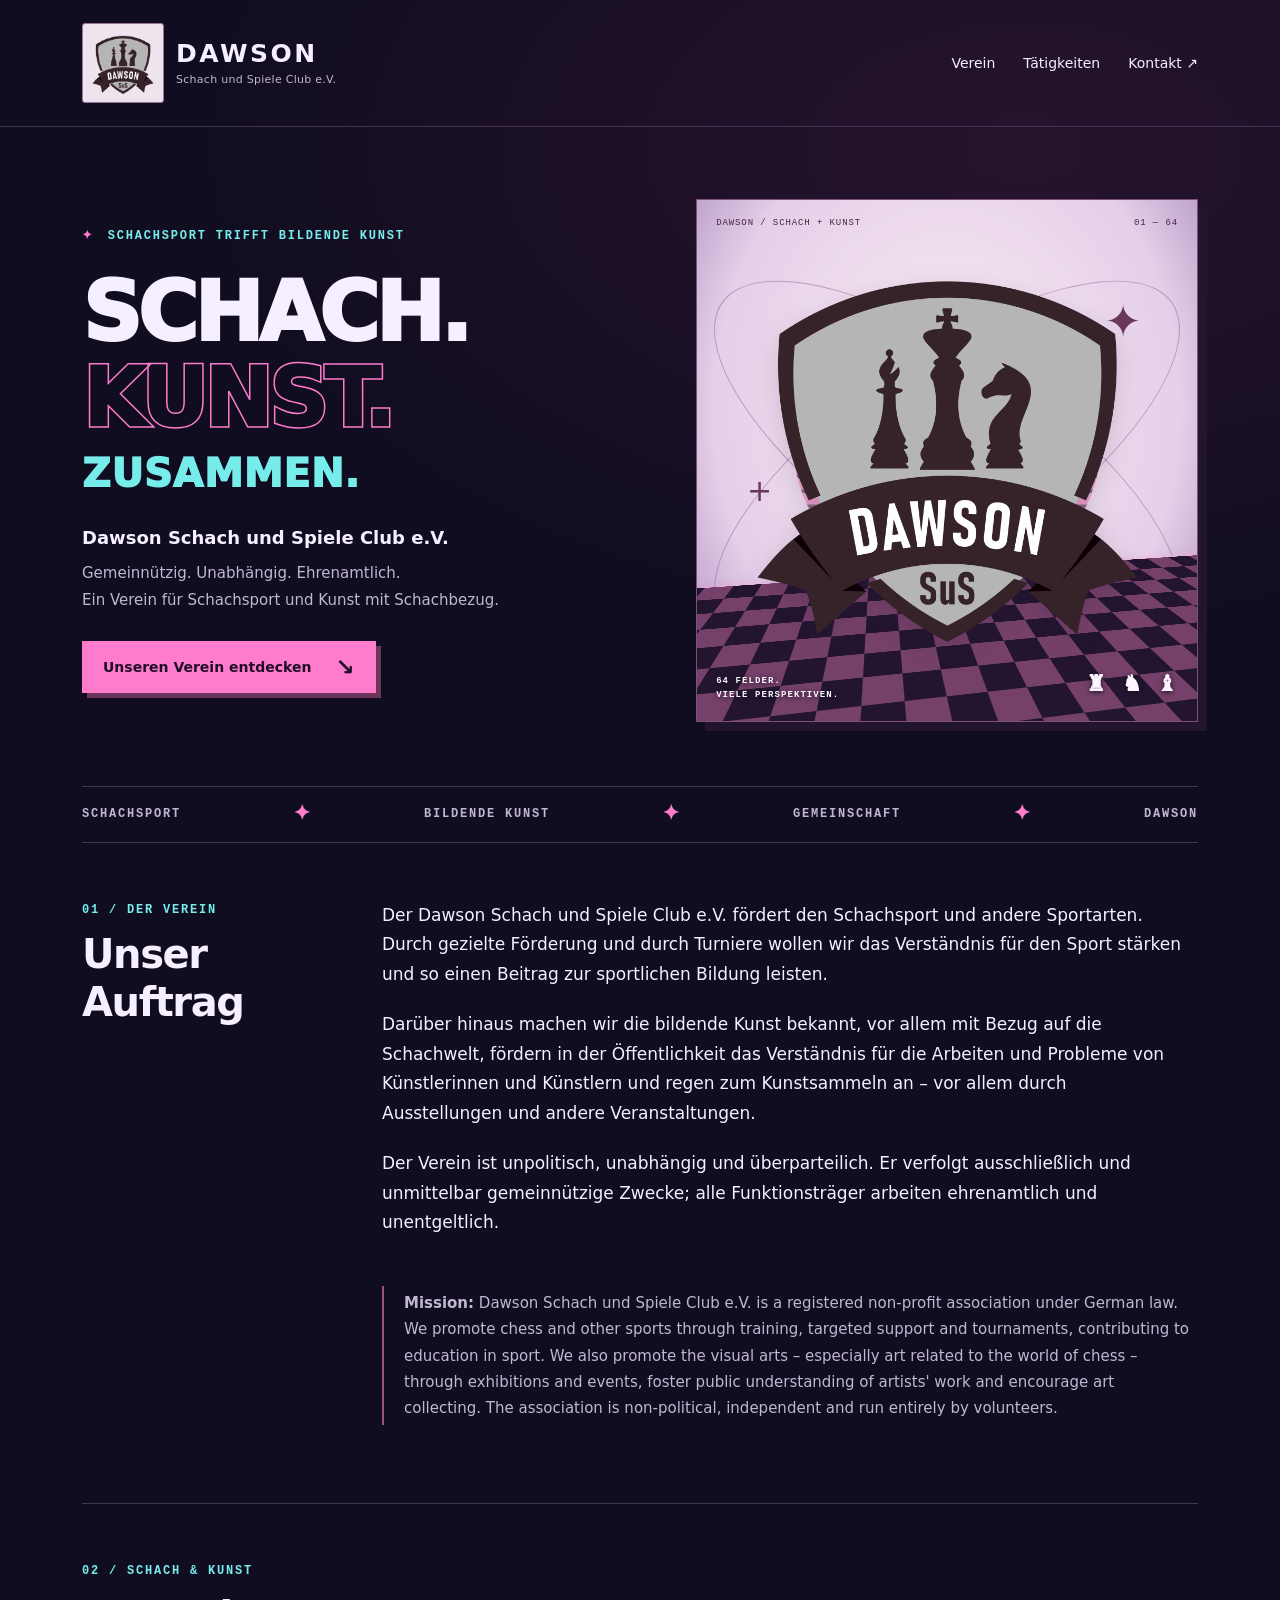
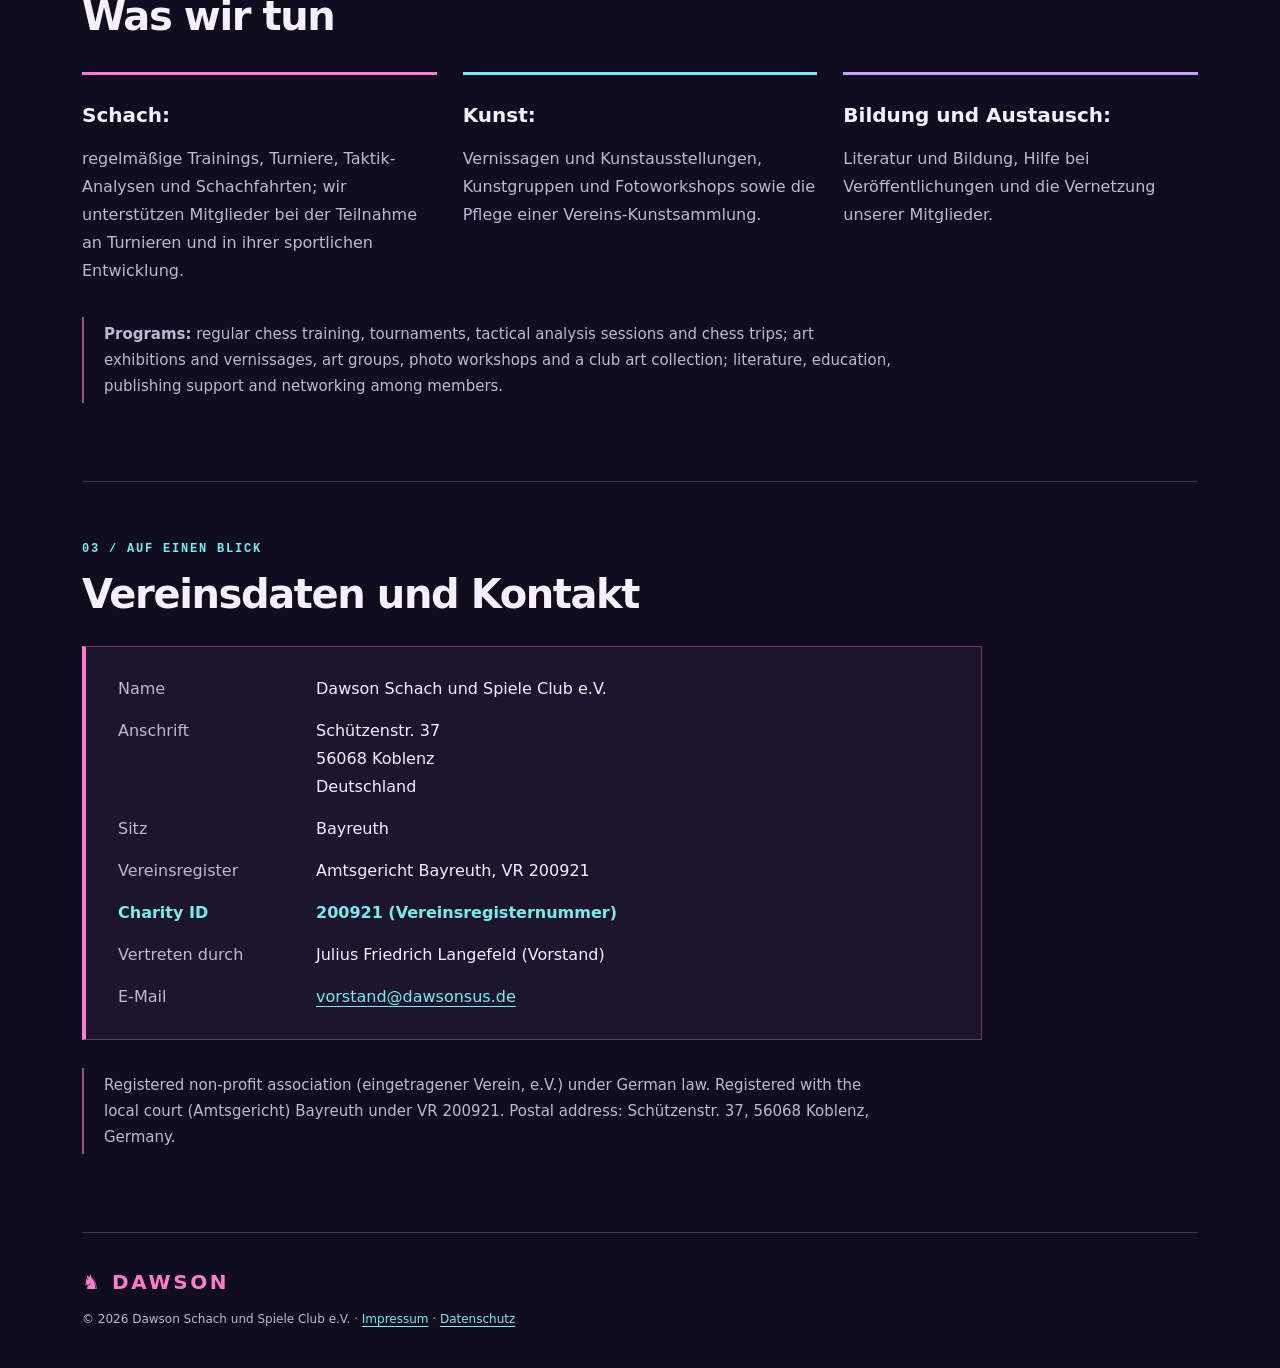
==== index.html @ 1b058596 "Design: originales Vereinslogo prominent auf allen Seiten einbauen" ====
<!doctype html>
<html lang="de">
<head>
<meta charset="utf-8">
<meta name="viewport" content="width=device-width,initial-scale=1">
<title>Dawson Schach und Spiele Club e.V.</title>
<meta name="description" content="Dawson Schach und Spiele Club e.V. – gemeinnütziger Verein für Schach und Gesellschaftsspiele mit Sitz in Bayreuth.">
<link rel="stylesheet" href="style.css">
</head>
<body>
<a class="skip-link" href="#inhalt">Zum Inhalt</a>
<header class="site-header"><div class="wrap masthead">
  <a class="brand" href="index.html" aria-label="Dawson – Startseite"><img class="brand-logo" src="assets/dawson-logo.png" width="873" height="849" alt=""><span>DAWSON<span class="brand-small">Schach und Spiele Club e.V.</span></span></a>
  <nav aria-label="Hauptnavigation"><a href="#verein">Verein</a><a href="#angebot">Tätigkeiten</a><a href="#kontakt">Kontakt <span aria-hidden="true">↗</span></a></nav>
</div></header>

<main id="inhalt" class="wrap">
<section class="hero" aria-labelledby="hero-title">
  <div class="hero-copy">
    <p class="eyebrow"><span aria-hidden="true">✦</span> Schachsport trifft bildende Kunst</p>
    <h1 id="hero-title"><span>SCHACH.</span><span class="outline">KUNST.</span><span class="hero-together">ZUSAMMEN.</span></h1>
    <p class="hero-intro">Dawson Schach und Spiele Club e.V.</p>
    <p class="hero-detail">Gemeinnützig. Unabhängig. Ehrenamtlich.<br>Ein Verein für Schachsport und Kunst mit Schachbezug.</p>
    <a class="button" href="#verein">Unseren Verein entdecken <span aria-hidden="true">↘</span></a>
  </div>
  <div class="chess-art logo-art">
    <div class="art-caption" aria-hidden="true"><span>DAWSON / SCHACH + KUNST</span><span>01 — 64</span></div>
    <div class="sun" aria-hidden="true"></div><div class="orbit orbit-one" aria-hidden="true"></div><div class="orbit orbit-two" aria-hidden="true"></div>
    <div class="retro-board" aria-hidden="true"></div>
    <img class="hero-logo" src="assets/dawson-logo.png" width="873" height="849" alt="Vereinslogo des Dawson Schach und Spiele Club: Wappen mit Läufer, König und Springer sowie dem Schriftzug Dawson SuS." fetchpriority="high">
    <span class="art-star star-one" aria-hidden="true">✦</span><span class="art-star star-two" aria-hidden="true">+</span>
    <div class="art-bottom" aria-hidden="true"><span>64 FELDER.<br>VIELE PERSPEKTIVEN.</span><span>♜ ♞ ♝</span></div>
  </div>
</section>
<div class="ribbon" aria-hidden="true"><span>SCHACHSPORT</span><b>✦</b><span>BILDENDE KUNST</span><b>✦</b><span>GEMEINSCHAFT</span><b>✦</b><span>DAWSON</span></div>

<section id="verein" class="content-section mission">
  <p class="section-label">01 / Der Verein</p>
  <h2>Unser Auftrag</h2>
  <p>Der Dawson Schach und Spiele Club e.V. fördert den Schachsport und andere Sportarten. Durch gezielte
  Förderung und durch Turniere wollen wir das Verständnis für den Sport stärken und so einen Beitrag zur
  sportlichen Bildung leisten.</p>
  <p>Darüber hinaus machen wir die bildende Kunst bekannt, vor allem mit Bezug auf die Schachwelt, fördern in
  der Öffentlichkeit das Verständnis für die Arbeiten und Probleme von Künstlerinnen und Künstlern und regen
  zum Kunstsammeln an – vor allem durch Ausstellungen und andere Veranstaltungen.</p>
  <p>Der Verein ist unpolitisch, unabhängig und überparteilich. Er verfolgt ausschließlich und unmittelbar
  gemeinnützige Zwecke; alle Funktionsträger arbeiten ehrenamtlich und unentgeltlich.</p>
  <p class="en" lang="en"><strong>Mission:</strong> Dawson Schach und Spiele Club e.V. is a registered
  non-profit association under German law. We promote chess and other sports through training, targeted
  support and tournaments, contributing to education in sport. We also promote the visual arts – especially
  art related to the world of chess – through exhibitions and events, foster public understanding of artists'
  work and encourage art collecting. The association is non-political, independent and run entirely by
  volunteers.</p>
</section>

<section id="angebot" class="content-section programs">
  <p class="section-label">02 / Schach &amp; Kunst</p>
  <h2>Was wir tun</h2>
  <ul>
    <li><strong>Schach:</strong> regelmäßige Trainings, Turniere, Taktik-Analysen und Schachfahrten; wir
    unterstützen Mitglieder bei der Teilnahme an Turnieren und in ihrer sportlichen Entwicklung.</li>
    <li><strong>Kunst:</strong> Vernissagen und Kunstausstellungen, Kunstgruppen und Fotoworkshops sowie die
    Pflege einer Vereins-Kunstsammlung.</li>
    <li><strong>Bildung und Austausch:</strong> Literatur und Bildung, Hilfe bei Veröffentlichungen und die
    Vernetzung unserer Mitglieder.</li>
  </ul>
  <p class="en" lang="en"><strong>Programs:</strong> regular chess training, tournaments, tactical analysis
  sessions and chess trips; art exhibitions and vernissages, art groups, photo workshops and a club art
  collection; literature, education, publishing support and networking among members.</p>
</section>

<section id="kontakt" class="content-section contact">
  <p class="section-label">03 / Auf einen Blick</p>
  <h2>Vereinsdaten und Kontakt</h2>
  <div class="card">
  <dl>
    <dt>Name</dt><dd>Dawson Schach und Spiele Club e.V.</dd>
    <dt>Anschrift</dt><dd>Schützenstr. 37<br>56068 Koblenz<br>Deutschland</dd>
    <dt>Sitz</dt><dd>Bayreuth</dd>
    <dt>Vereinsregister</dt><dd>Amtsgericht Bayreuth, VR 200921</dd>
    <dt>Charity ID</dt><dd>200921 (Vereinsregisternummer)</dd>
    <dt>Vertreten durch</dt><dd>Julius Friedrich Langefeld (Vorstand)</dd>
    <dt>E-Mail</dt><dd><a href="mailto:vorstand@dawsonsus.de">vorstand@dawsonsus.de</a></dd>
  </dl>
  </div>
  <p class="en" lang="en">Registered non-profit association (eingetragener Verein, e.V.) under German law.
  Registered with the local court (Amtsgericht) Bayreuth under VR 200921. Postal address: Schützenstr. 37, 56068 Koblenz, Germany.</p>
</section>
</main>

<footer><div class="wrap"><span class="footer-brand">♞ DAWSON</span><p>© 2026 Dawson Schach und Spiele Club e.V. · <a href="impressum.html">Impressum</a> · <a href="datenschutz.html">Datenschutz</a></p></div></footer>
</body>
</html>
---- style.css ----
:root {
  color-scheme: dark;
  --bg: #100d20;
  --fg: #f5efff;
  --muted: #c1b6d3;
  --pink: #ff7bcb;
  --cyan: #77edeb;
  --line: #443450;
  --card: #1c152d;
}
* { box-sizing: border-box; }
html { scroll-behavior: smooth; scroll-padding-top: 24px; }
body { margin: 0; background: var(--bg); color: var(--fg); font: 17px/1.75 system-ui, -apple-system, "Segoe UI", sans-serif; }
body::before { content: ""; position: absolute; top: 0; left: 0; width: 100%; height: 740px; pointer-events: none; z-index: -1; background: radial-gradient(ellipse at 80% 20%, #54204b55, transparent 60%); }
.wrap { width: min(1180px, 100%); margin-inline: auto; padding-inline: 32px; }
a { color: var(--cyan); text-underline-offset: .22em; }
a:hover { color: var(--pink); }
a:focus-visible { outline: 3px solid var(--cyan); outline-offset: 6px; }
.skip-link { position: absolute; left: 16px; top: -100px; z-index: 10; background: var(--fg); color: var(--bg); padding: 8px 16px; }
.skip-link:focus { top: 12px; }
.site-header { border-bottom: 1px solid var(--line); }
.masthead { display: flex; align-items: center; justify-content: space-between; gap: 24px; padding-block: 23px; }
.brand { display: flex; gap: 12px; align-items: center; color: var(--fg); text-decoration: none; font-size: 25px; line-height: 1.1; font-weight: 900; letter-spacing: .1em; }
.brand-small { display: block; color: var(--muted); font-size: 11px; font-weight: 500; letter-spacing: .025em; margin-top: 7px; }
nav { display: flex; flex-wrap: wrap; gap: 12px 28px; }
nav a { color: var(--fg); font-size: 14px; text-decoration: none; padding-block: 6px; }
nav a:hover { text-decoration: underline; }
.hero { display: grid; grid-template-columns: 1.14fr 1fr; align-items: center; gap: 42px; padding-block: 72px 64px; }
.eyebrow, .section-label { color: var(--cyan); text-transform: uppercase; letter-spacing: .15em; font: 700 12px/1.6 ui-monospace, monospace; }
.eyebrow { margin: 0 0 24px; }
.eyebrow span { color: var(--pink); margin-right: 5px; }
h1 { line-height: 1.04; letter-spacing: -.045em; }
.hero h1 { margin: 0; font-size: clamp(48px, 6.5vw, 82px); font-weight: 950; }
.hero h1 > span { display: block; }
.outline { color: var(--pink); -webkit-text-stroke: 1.5px var(--pink); }
@supports (-webkit-text-stroke: 1px white) { .outline { color: transparent; } }
.hero h1 .hero-together { margin-top: 12px; color: var(--cyan); font-size: .48em; letter-spacing: .015em; }
.hero-intro { font-size: 18px; font-weight: 700; margin: 28px 0 7px; }
.hero-detail { color: var(--muted); font-size: 15px; margin: 0 0 28px; }
.button { display: inline-flex; align-items: center; gap: 24px; padding: 13px 20px; border: 1px solid var(--pink); background: var(--pink); color: #200e28; box-shadow: 5px 5px 0 #6b355c; font-size: 14px; font-weight: 750; text-decoration: none; }
.button:hover { background: var(--cyan); color: #100d20; border-color: var(--cyan); }
.button span { font-size: 23px; line-height: 1; }
.chess-art { position: relative; aspect-ratio: .96; isolation: isolate; overflow: hidden; border: 1px solid #805177; background: radial-gradient(ellipse at 50% 30%, #623064 0%, #271438 50%, #171124 85%); box-shadow: 9px 9px 0 #21162e; }
.art-caption { position: absolute; z-index: 3; top: 17px; left: 19px; right: 19px; display: flex; justify-content: space-between; gap: 10px; font: 9px/1.4 ui-monospace, monospace; letter-spacing: .1em; color: #e8c5e6; }
.sun { position: absolute; top: 16%; left: 19%; width: 62%; aspect-ratio: 1; border-radius: 50%; background: repeating-linear-gradient(to bottom, transparent 0 11px, #35132c 12px 15px), linear-gradient(#ffd391, #ff8caf 48%, #d146ac); box-shadow: 0 0 55px #ff6dbc40; }
.orbit { position: absolute; width: 110%; height: 40%; left: -5%; top: 30%; border: 1px solid #ed95e46b; border-radius: 50%; transform: rotate(-35deg); }
.orbit-two { transform: rotate(35deg); }
.retro-board { position: absolute; bottom: -29%; left: -48%; width: 196%; height: 81%; transform: perspective(330px) rotateX(51deg) rotateZ(-9deg); background: repeating-conic-gradient(#75416a 0% 25%, #23152f 0% 50%) 0 0 / 74px 74px; border: 1px solid #ffb2e3; box-shadow: 0 0 30px #ff7bcb44; }
.art-star { position: absolute; color: var(--cyan); line-height: 1; }
.star-one { top: 19%; right: 11%; font-size: 45px; }
.star-two { left: 10%; top: 53%; font-size: 30px; }
.art-bottom { position: absolute; z-index: 3; bottom: 18px; left: 19px; right: 19px; display: flex; justify-content: space-between; align-items: end; font: 700 9px/1.6 ui-monospace, monospace; letter-spacing: .12em; text-shadow: 0 1px 5px #100d20; }
.art-bottom > span:last-child { font-size: 22px; }
.ribbon { display: flex; flex-wrap: wrap; justify-content: space-between; align-items: center; gap: 12px 20px; padding: 17px 0; border-block: 1px solid var(--line); color: var(--muted); font: 700 12px/1.5 ui-monospace, monospace; letter-spacing: .15em; }
.ribbon b { color: var(--pink); font-size: 21px; line-height: 1; }
.content-section { position: relative; padding-block: 58px; border-bottom: 1px solid var(--line); }
.section-label { margin: 0 0 10px; }
h2 { margin: 0 0 24px; font-size: clamp(28px, 3.5vw, 40px); line-height: 1.2; letter-spacing: -.035em; }
.content-section > p:not(.section-label) { max-width: 810px; }
p { margin: 0 0 20px; }
.en { color: var(--muted); font-size: 15px; border-left: 2px solid #9c5384; padding: 4px 0 4px 20px; margin-top: 28px; }
.programs ul { padding: 0; margin: 32px 0; list-style: none; display: grid; grid-template-columns: repeat(3, minmax(0, 1fr)); gap: 26px; counter-reset: program; }
.programs li { border-top: 3px solid var(--pink); padding-top: 23px; color: var(--muted); font-size: 16px; }
.programs li:nth-child(2) { border-color: var(--cyan); }
.programs li:nth-child(3) { border-color: #c3a1ff; }
.programs li strong { display: block; color: var(--fg); font-size: 20px; margin-bottom: 12px; }
.card { background: var(--card); border: 1px solid #67405f; border-left: 4px solid var(--pink); padding: 28px 32px; margin-block: 28px; max-width: 900px; }
dl { display: grid; grid-template-columns: 170px minmax(0, 1fr); gap: 14px 28px; margin: 0; font-size: 16px; }
dt { color: var(--muted); }
dd { margin: 0; overflow-wrap: anywhere; }
dt:nth-of-type(5), dd:nth-of-type(5) { color: var(--cyan); font-weight: 750; }
footer { padding-block: 32px 38px; color: var(--muted); font-size: 12px; }
.footer-brand { display: block; color: var(--pink); font-size: 20px; font-weight: 850; letter-spacing: .13em; margin-bottom: 9px; }
footer p { margin: 0; }
.legal-page header { padding-block: 36px 26px; border-bottom: 1px solid var(--line); }
.legal-page header h1 { font-size: clamp(30px, 6vw, 54px); margin: 0 0 20px; overflow-wrap: anywhere; }
.legal-page main { padding-top: 32px; padding-bottom: 30px; }
.legal-page main h2 { color: var(--pink); font-size: 23px; margin-top: 32px; }
.legal-page main p { max-width: 850px; overflow-wrap: anywhere; }
.legal-page footer { border-top: 1px solid var(--line); }
@media (min-width: 1000px) {
  .mission { display: grid; grid-template-columns: 250px minmax(0, 1fr); column-gap: 50px; }
  .mission .section-label { grid-column: 1; }
  .mission h2 { grid-column: 1; grid-row: 2 / span 2; max-width: 210px; }
  .mission > p:not(.section-label) { grid-column: 2; }
  .mission > p:nth-of-type(2) { grid-row: 1 / span 2; }
}
@media (max-width: 760px) {
  .wrap { padding-inline: 24px; }
  .masthead { align-items: flex-start; gap: 18px; }
  .masthead nav { gap: 5px 16px; justify-content: end; }
  .hero { gap: 28px; padding-block: 45px; }
  .hero h1 { font-size: clamp(43px, 7.5vw, 60px); }
  .eyebrow { font-size: 10px; }
  .hero-intro { font-size: 16px; }
  .hero-detail { font-size: 14px; }
  .button { font-size: 12px; padding: 12px; gap: 12px; }
  .programs ul { grid-template-columns: 1fr; gap: 26px; }
  .programs li { padding-top: 16px; }
  .programs li strong { margin-bottom: 7px; }
  .ribbon { font-size: 10px; letter-spacing: .06em; gap: 10px; }
  .ribbon b:last-of-type, .ribbon span:last-child { display: none; }
  .art-caption { font-size: 7px; left: 12px; right: 12px; }
  .art-bottom { font-size: 7px; left: 12px; right: 12px; }
}
@media (max-width: 580px) {
  .wrap { padding-inline: 16px; }
  .masthead { flex-direction: column; padding-block: 18px 13px; gap: 14px; }
  .masthead nav { justify-content: start; gap: 26px; }
  .brand { font-size: 23px; }
  .hero { grid-template-columns: 1fr; padding-block: 35px 36px; gap: 32px; }
  .hero h1 { font-size: clamp(48px, 13vw, 74px); }
  .eyebrow { font-size: 10px; margin-bottom: 22px; }
  .hero-intro { font-size: 17px; margin-top: 25px; }
  .hero-detail { font-size: 15px; }
  .button { padding: 12px 16px; font-size: 14px; gap: 22px; }
  .chess-art { max-width: 430px; width: calc(100% - 9px); aspect-ratio: 1.1; }
  .art-caption { font-size: 8px; }
  .art-bottom { font-size: 8px; }
  .content-section { padding-block: 40px; }
  .ribbon { font-size: 9px; gap: 7px; }
  .ribbon b { font-size: 16px; }
  .card { padding: 20px 18px; }
  dl { grid-template-columns: 1fr; gap: 3px; }
  dt:not(:first-child) { margin-top: 13px; }
  .en { padding-left: 14px; }
}
@media (prefers-reduced-motion: reduce) { html { scroll-behavior: auto; } }
@media print {
  :root { --bg: white; --fg: #111; --muted: #333; --pink: #70255b; --cyan: #165254; --line: #aaa; --card: white; }
  .chess-art, .ribbon, .button, .skip-link { display: none; }
  .hero { display: block; padding-block: 20px; }
  .outline { color: var(--pink); -webkit-text-stroke: 0; }
  .content-section { padding-block: 20px; }
}

/* Das Vereinswappen bleibt unverändert; die Bühne trägt den Retro-Look. */
.brand-logo { width: 82px; height: auto; flex: 0 0 auto; padding: 3px; background: #eee4ed; border: 1px solid #9b7597; border-radius: 3px; }
.logo-art { background: radial-gradient(ellipse at 50% 40%, #faeff2 0%, #e5cfe9 66%, #a281b6 100%); }
.logo-art .art-caption { color: #46263f; }
.logo-art .sun { opacity: .55; box-shadow: none; }
.logo-art .orbit { border-color: #854c8f70; }
.logo-art .art-star { color: #69385c; }
.hero-logo { position: absolute; z-index: 2; top: 5%; left: 0; width: 100%; height: 86%; object-fit: contain; filter: drop-shadow(0 8px 12px #27143828); }
.logo-art .art-bottom { color: #fff4ff; }
.legal-page header .brand { width: fit-content; margin-bottom: 28px; }
@media (max-width: 760px) { .brand-logo { width: 70px; } }
@media (max-width: 580px) {
  .brand-logo { width: 66px; }
  .hero .logo-art { order: -1; max-width: 430px; }
}
@media print { .brand-logo { width: 60px; } }
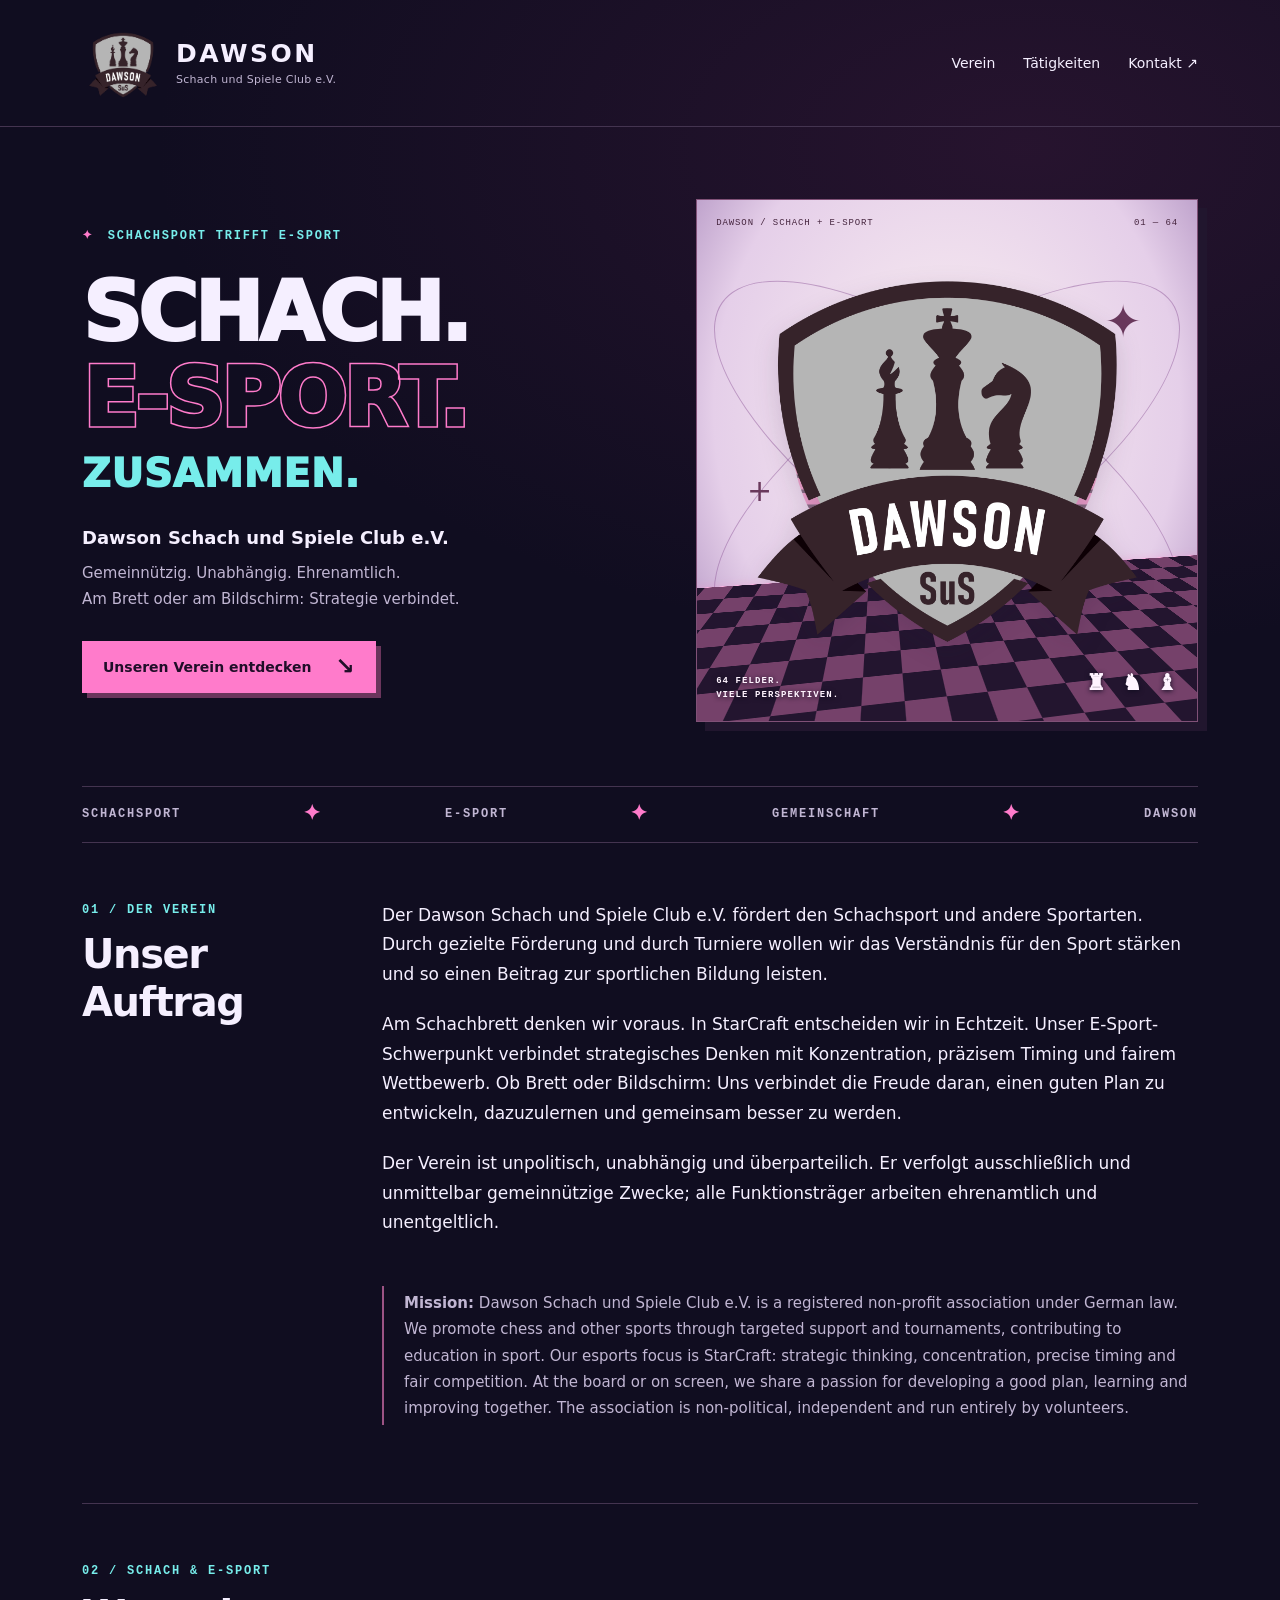
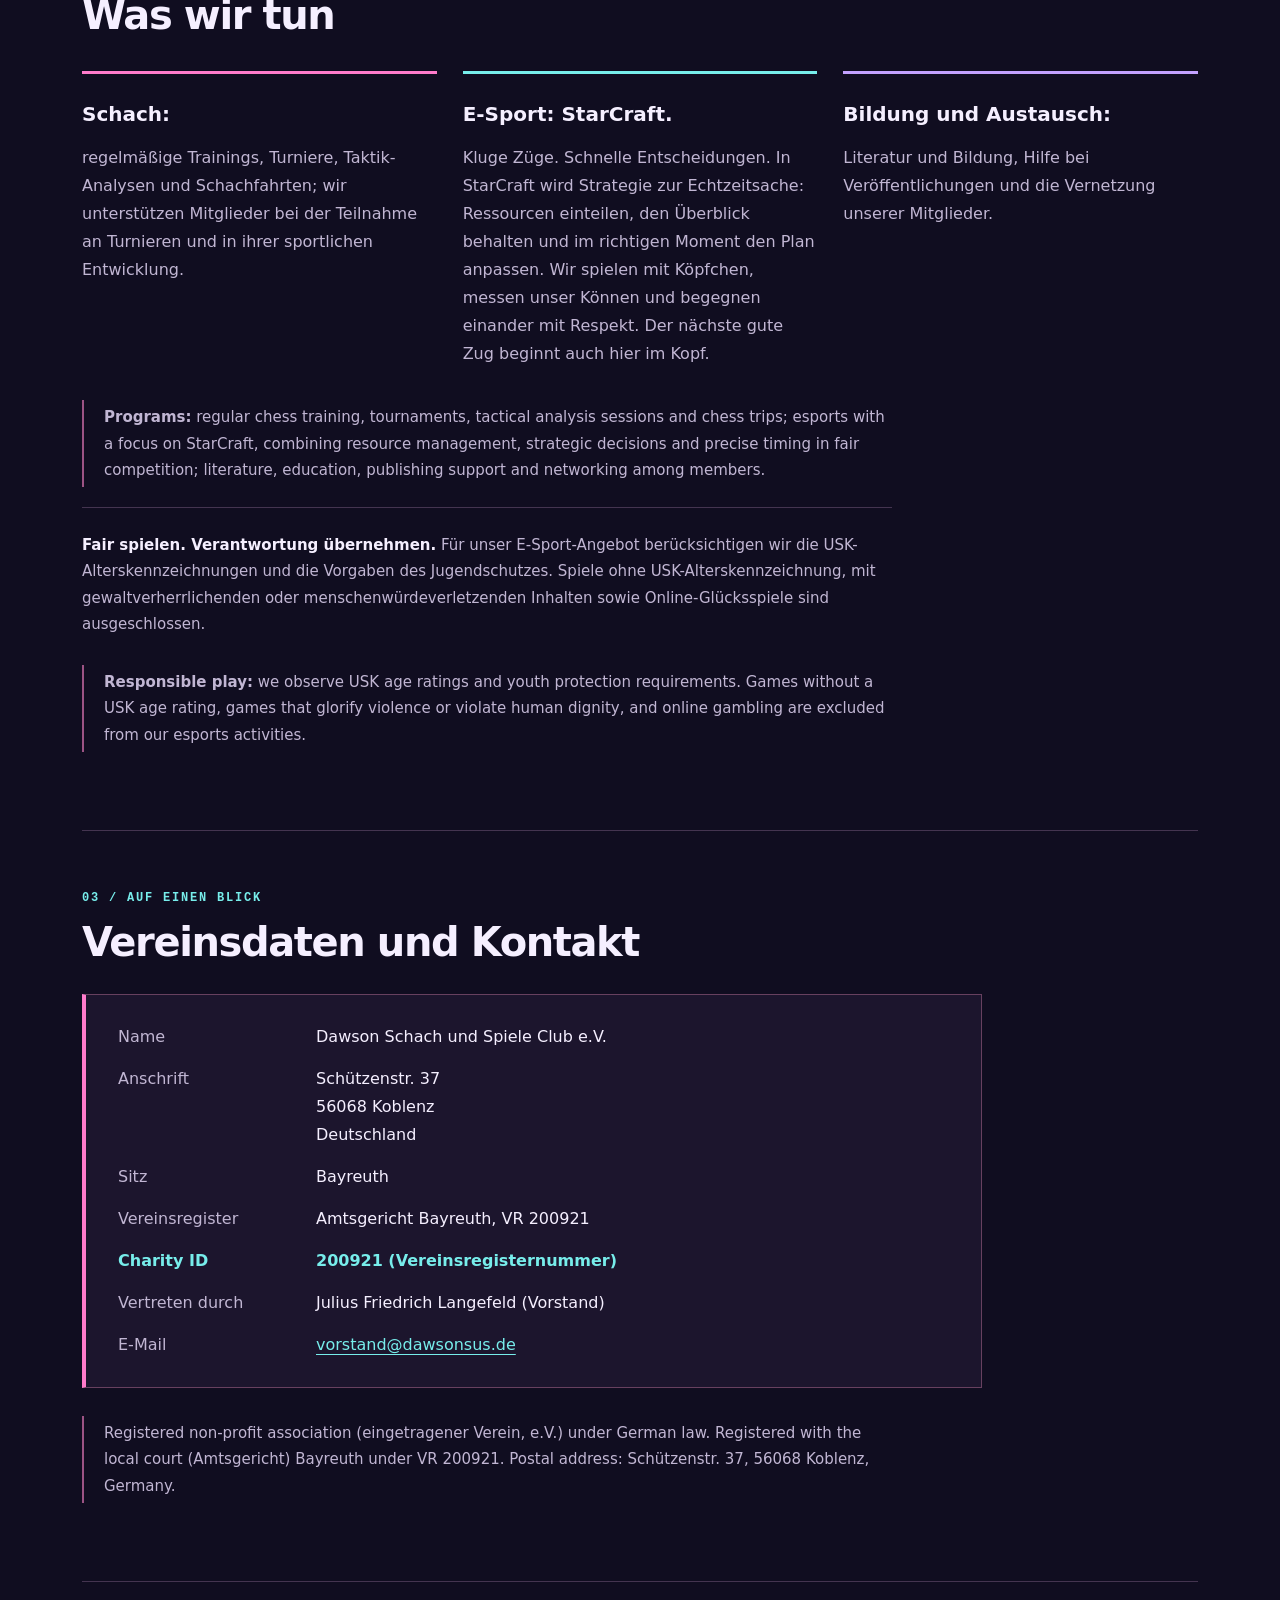
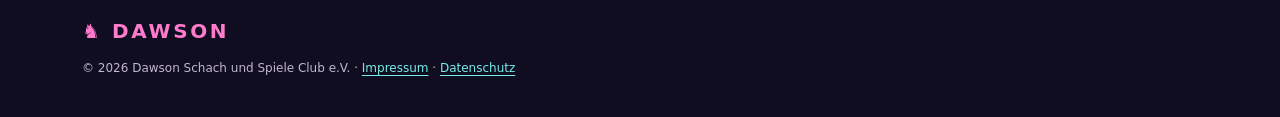
==== commit e9543e6b: "Inhalt: StarCraft-E-Sport statt Kunst und Logo ohne Hintergrundfläche" ====
--- a/index.html
+++ b/index.html
@@ -4,35 +4,35 @@
 <meta charset="utf-8">
 <meta name="viewport" content="width=device-width,initial-scale=1">
 <title>Dawson Schach und Spiele Club e.V.</title>
-<meta name="description" content="Dawson Schach und Spiele Club e.V. – gemeinnütziger Verein für Schach und Gesellschaftsspiele mit Sitz in Bayreuth.">
-<link rel="stylesheet" href="style.css">
+<meta name="description" content="Dawson Schach und Spiele Club e.V. – gemeinnütziger Verein für Schachsport und E-Sport mit Schwerpunkt StarCraft. Sitz Bayreuth.">
+<link rel="stylesheet" href="style.css?v=d413eb3e1999">
 </head>
 <body>
 <a class="skip-link" href="#inhalt">Zum Inhalt</a>
 <header class="site-header"><div class="wrap masthead">
-  <a class="brand" href="index.html" aria-label="Dawson – Startseite"><img class="brand-logo" src="assets/dawson-logo.png" width="873" height="849" alt=""><span>DAWSON<span class="brand-small">Schach und Spiele Club e.V.</span></span></a>
+  <a class="brand" href="index.html" aria-label="Dawson – Startseite"><img class="brand-logo" src="assets/dawson-logo.png" width="82" height="80" alt=""><span>DAWSON<span class="brand-small">Schach und Spiele Club e.V.</span></span></a>
   <nav aria-label="Hauptnavigation"><a href="#verein">Verein</a><a href="#angebot">Tätigkeiten</a><a href="#kontakt">Kontakt <span aria-hidden="true">↗</span></a></nav>
 </div></header>
 
 <main id="inhalt" class="wrap">
 <section class="hero" aria-labelledby="hero-title">
   <div class="hero-copy">
-    <p class="eyebrow"><span aria-hidden="true">✦</span> Schachsport trifft bildende Kunst</p>
-    <h1 id="hero-title"><span>SCHACH.</span><span class="outline">KUNST.</span><span class="hero-together">ZUSAMMEN.</span></h1>
+    <p class="eyebrow"><span aria-hidden="true">✦</span> Schachsport trifft E-Sport</p>
+    <h1 id="hero-title"><span>SCHACH.</span><span class="outline">E-SPORT.</span><span class="hero-together">ZUSAMMEN.</span></h1>
     <p class="hero-intro">Dawson Schach und Spiele Club e.V.</p>
-    <p class="hero-detail">Gemeinnützig. Unabhängig. Ehrenamtlich.<br>Ein Verein für Schachsport und Kunst mit Schachbezug.</p>
+    <p class="hero-detail">Gemeinnützig. Unabhängig. Ehrenamtlich.<br>Am Brett oder am Bildschirm: Strategie verbindet.</p>
     <a class="button" href="#verein">Unseren Verein entdecken <span aria-hidden="true">↘</span></a>
   </div>
   <div class="chess-art logo-art">
-    <div class="art-caption" aria-hidden="true"><span>DAWSON / SCHACH + KUNST</span><span>01 — 64</span></div>
+    <div class="art-caption" aria-hidden="true"><span>DAWSON / SCHACH + E-SPORT</span><span>01 — 64</span></div>
     <div class="sun" aria-hidden="true"></div><div class="orbit orbit-one" aria-hidden="true"></div><div class="orbit orbit-two" aria-hidden="true"></div>
     <div class="retro-board" aria-hidden="true"></div>
-    <img class="hero-logo" src="assets/dawson-logo.png" width="873" height="849" alt="Vereinslogo des Dawson Schach und Spiele Club: Wappen mit Läufer, König und Springer sowie dem Schriftzug Dawson SuS." fetchpriority="high">
+    <img class="hero-logo" src="assets/dawson-logo.png" width="480" height="467" alt="Vereinslogo des Dawson Schach und Spiele Club: Wappen mit Läufer, König und Springer sowie dem Schriftzug Dawson SuS." fetchpriority="high">
     <span class="art-star star-one" aria-hidden="true">✦</span><span class="art-star star-two" aria-hidden="true">+</span>
     <div class="art-bottom" aria-hidden="true"><span>64 FELDER.<br>VIELE PERSPEKTIVEN.</span><span>♜ ♞ ♝</span></div>
   </div>
 </section>
-<div class="ribbon" aria-hidden="true"><span>SCHACHSPORT</span><b>✦</b><span>BILDENDE KUNST</span><b>✦</b><span>GEMEINSCHAFT</span><b>✦</b><span>DAWSON</span></div>
+<div class="ribbon" aria-hidden="true"><span>SCHACHSPORT</span><b>✦</b><span>E-SPORT</span><b>✦</b><span>GEMEINSCHAFT</span><b>✦</b><span>DAWSON</span></div>
 
 <section id="verein" class="content-section mission">
   <p class="section-label">01 / Der Verein</p>
@@ -40,33 +40,44 @@
   <p>Der Dawson Schach und Spiele Club e.V. fördert den Schachsport und andere Sportarten. Durch gezielte
   Förderung und durch Turniere wollen wir das Verständnis für den Sport stärken und so einen Beitrag zur
   sportlichen Bildung leisten.</p>
-  <p>Darüber hinaus machen wir die bildende Kunst bekannt, vor allem mit Bezug auf die Schachwelt, fördern in
-  der Öffentlichkeit das Verständnis für die Arbeiten und Probleme von Künstlerinnen und Künstlern und regen
-  zum Kunstsammeln an – vor allem durch Ausstellungen und andere Veranstaltungen.</p>
+  <p>Am Schachbrett denken wir voraus. In StarCraft entscheiden wir in Echtzeit.
+  Unser E-Sport-Schwerpunkt verbindet strategisches Denken mit Konzentration, präzisem Timing und
+  fairem Wettbewerb. Ob Brett oder Bildschirm: Uns verbindet die Freude daran, einen guten Plan zu
+  entwickeln, dazuzulernen und gemeinsam besser zu werden.</p>
   <p>Der Verein ist unpolitisch, unabhängig und überparteilich. Er verfolgt ausschließlich und unmittelbar
   gemeinnützige Zwecke; alle Funktionsträger arbeiten ehrenamtlich und unentgeltlich.</p>
   <p class="en" lang="en"><strong>Mission:</strong> Dawson Schach und Spiele Club e.V. is a registered
-  non-profit association under German law. We promote chess and other sports through training, targeted
-  support and tournaments, contributing to education in sport. We also promote the visual arts – especially
-  art related to the world of chess – through exhibitions and events, foster public understanding of artists'
-  work and encourage art collecting. The association is non-political, independent and run entirely by
-  volunteers.</p>
+  non-profit association under German law. We promote chess and other sports through targeted support
+  and tournaments, contributing to education in sport. Our esports focus is StarCraft: strategic thinking,
+  concentration, precise timing and fair competition. At the board or on screen, we share a passion for
+  developing a good plan, learning and improving together. The association is non-political, independent
+  and run entirely by volunteers.</p>
 </section>
 
 <section id="angebot" class="content-section programs">
-  <p class="section-label">02 / Schach &amp; Kunst</p>
+  <p class="section-label">02 / Schach &amp; E-Sport</p>
   <h2>Was wir tun</h2>
   <ul>
     <li><strong>Schach:</strong> regelmäßige Trainings, Turniere, Taktik-Analysen und Schachfahrten; wir
     unterstützen Mitglieder bei der Teilnahme an Turnieren und in ihrer sportlichen Entwicklung.</li>
-    <li><strong>Kunst:</strong> Vernissagen und Kunstausstellungen, Kunstgruppen und Fotoworkshops sowie die
-    Pflege einer Vereins-Kunstsammlung.</li>
+    <li><strong>E-Sport: StarCraft.</strong> Kluge Züge. Schnelle Entscheidungen.
+    In StarCraft wird Strategie zur Echtzeitsache: Ressourcen einteilen, den Überblick behalten und im
+    richtigen Moment den Plan anpassen. Wir spielen mit Köpfchen, messen unser Können und begegnen
+    einander mit Respekt. Der nächste gute Zug beginnt auch hier im Kopf.</li>
     <li><strong>Bildung und Austausch:</strong> Literatur und Bildung, Hilfe bei Veröffentlichungen und die
     Vernetzung unserer Mitglieder.</li>
   </ul>
   <p class="en" lang="en"><strong>Programs:</strong> regular chess training, tournaments, tactical analysis
-  sessions and chess trips; art exhibitions and vernissages, art groups, photo workshops and a club art
-  collection; literature, education, publishing support and networking among members.</p>
+  sessions and chess trips; esports with a focus on StarCraft, combining resource management, strategic
+  decisions and precise timing in fair competition; literature, education, publishing support and networking
+  among members.</p>
+  <p class="play-principles"><strong>Fair spielen. Verantwortung übernehmen.</strong> Für unser E-Sport-Angebot
+  berücksichtigen wir die USK-Alterskennzeichnungen und die Vorgaben des Jugendschutzes.
+  Spiele ohne USK-Alterskennzeichnung, mit gewaltverherrlichenden oder menschenwürdeverletzenden Inhalten
+  sowie Online-Glücksspiele sind ausgeschlossen.</p>
+  <p class="en" lang="en"><strong>Responsible play:</strong> we observe USK age ratings and youth protection
+  requirements. Games without a USK age rating, games that glorify violence or violate human dignity,
+  and online gambling are excluded from our esports activities.</p>
 </section>
 
 <section id="kontakt" class="content-section contact">
--- a/style.css
+++ b/style.css
@@ -25,7 +25,7 @@
 nav { display: flex; flex-wrap: wrap; gap: 12px 28px; }
 nav a { color: var(--fg); font-size: 14px; text-decoration: none; padding-block: 6px; }
 nav a:hover { text-decoration: underline; }
-.hero { display: grid; grid-template-columns: 1.14fr 1fr; align-items: center; gap: 42px; padding-block: 72px 64px; }
+.hero { display: grid; grid-template-columns: minmax(0, 1.14fr) minmax(0, 1fr); align-items: center; gap: 42px; padding-block: 72px 64px; }
 .eyebrow, .section-label { color: var(--cyan); text-transform: uppercase; letter-spacing: .15em; font: 700 12px/1.6 ui-monospace, monospace; }
 .eyebrow { margin: 0 0 24px; }
 .eyebrow span { color: var(--pink); margin-right: 5px; }
@@ -135,13 +135,13 @@
 }
 
 /* Das Vereinswappen bleibt unverändert; die Bühne trägt den Retro-Look. */
-.brand-logo { width: 82px; height: auto; flex: 0 0 auto; padding: 3px; background: #eee4ed; border: 1px solid #9b7597; border-radius: 3px; }
+.brand-logo { display: block; width: 82px; max-width: 82px; height: auto; object-fit: contain; transform: none; flex: 0 0 auto; padding: 0; background: transparent; border: 0; border-radius: 0; }
 .logo-art { background: radial-gradient(ellipse at 50% 40%, #faeff2 0%, #e5cfe9 66%, #a281b6 100%); }
 .logo-art .art-caption { color: #46263f; }
 .logo-art .sun { opacity: .55; box-shadow: none; }
 .logo-art .orbit { border-color: #854c8f70; }
 .logo-art .art-star { color: #69385c; }
-.hero-logo { position: absolute; z-index: 2; top: 5%; left: 0; width: 100%; height: 86%; object-fit: contain; filter: drop-shadow(0 8px 12px #27143828); }
+.hero-logo { display: block; max-width: 100%; transform: none; position: absolute; z-index: 2; top: 5%; left: 0; width: 100%; height: 86%; object-fit: contain; filter: drop-shadow(0 8px 12px #27143828); }
 .logo-art .art-bottom { color: #fff4ff; }
 .legal-page header .brand { width: fit-content; margin-bottom: 28px; }
 @media (max-width: 760px) { .brand-logo { width: 70px; } }
@@ -150,3 +150,6 @@
   .hero .logo-art { order: -1; max-width: 430px; }
 }
 @media print { .brand-logo { width: 60px; } }
+
+.play-principles { border-top: 1px solid var(--line); padding-top: 24px; color: var(--muted); font-size: 15px; }
+.play-principles strong { color: var(--fg); }
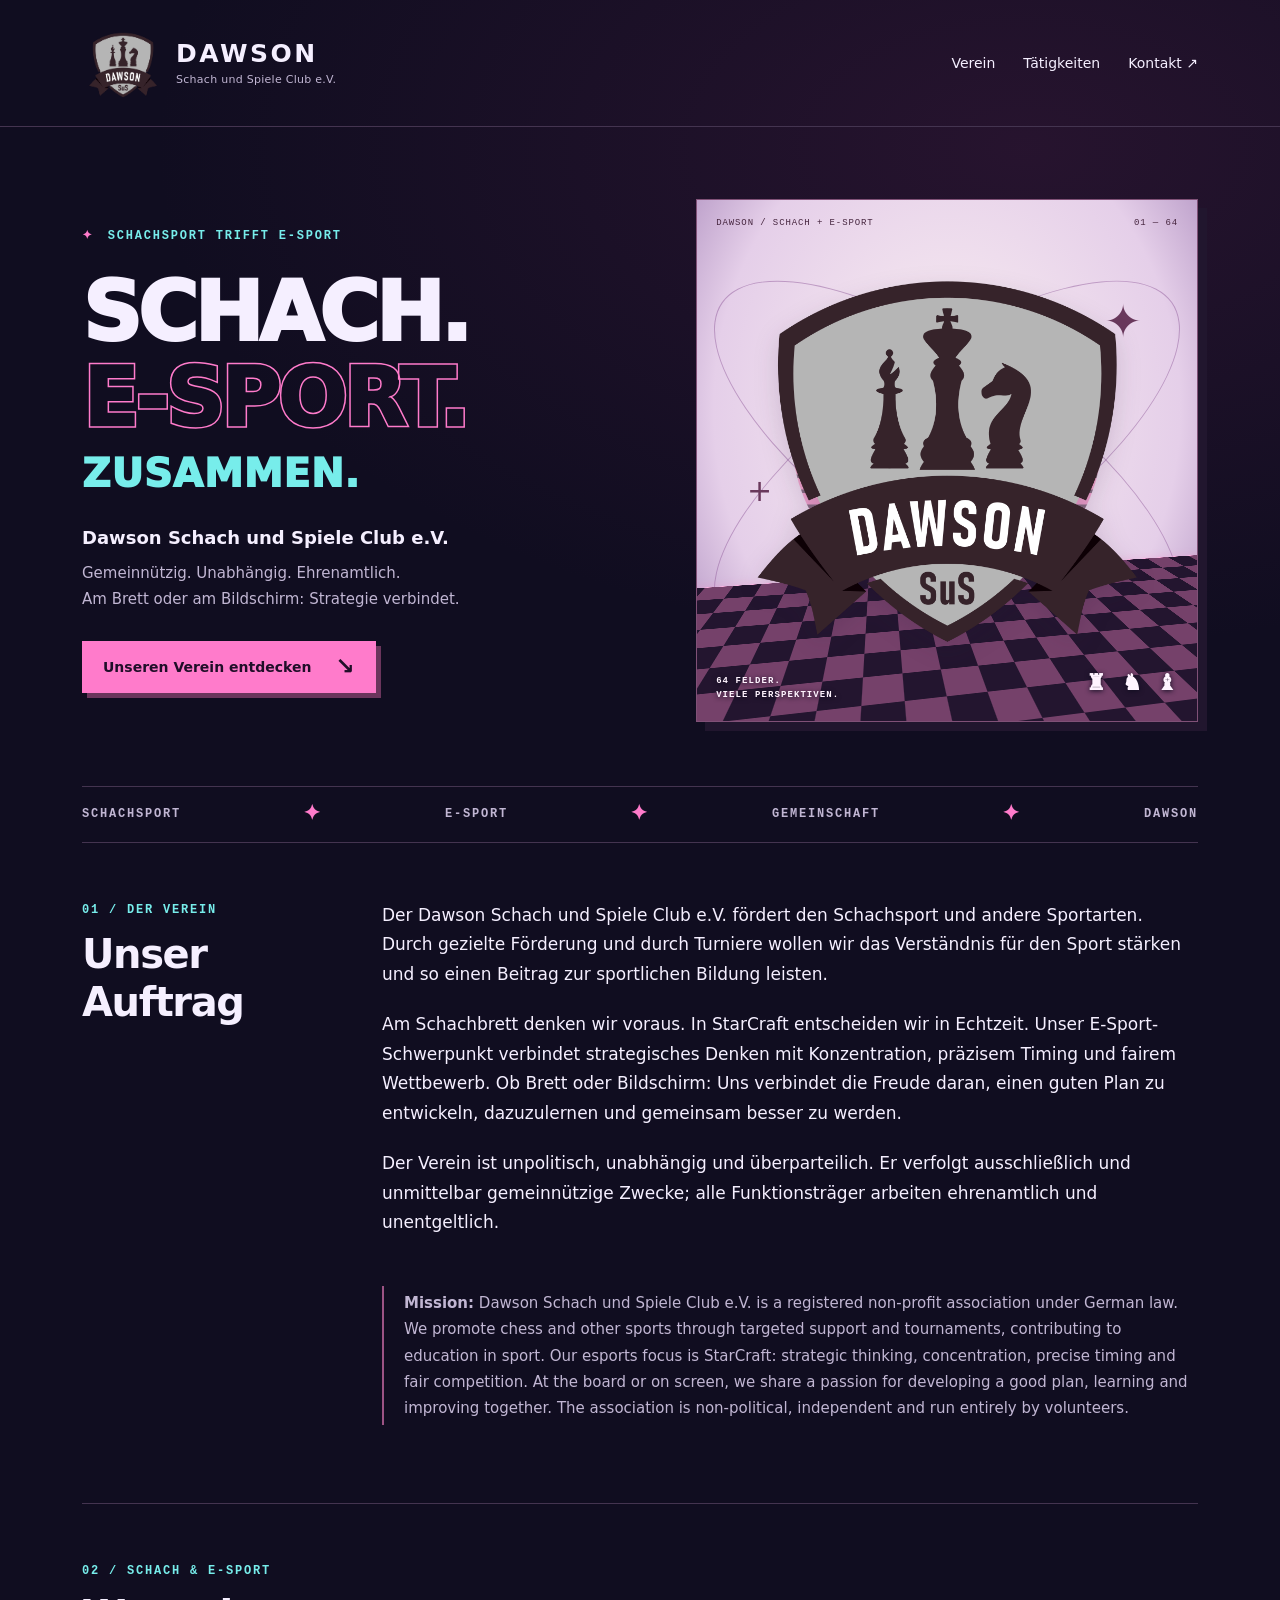
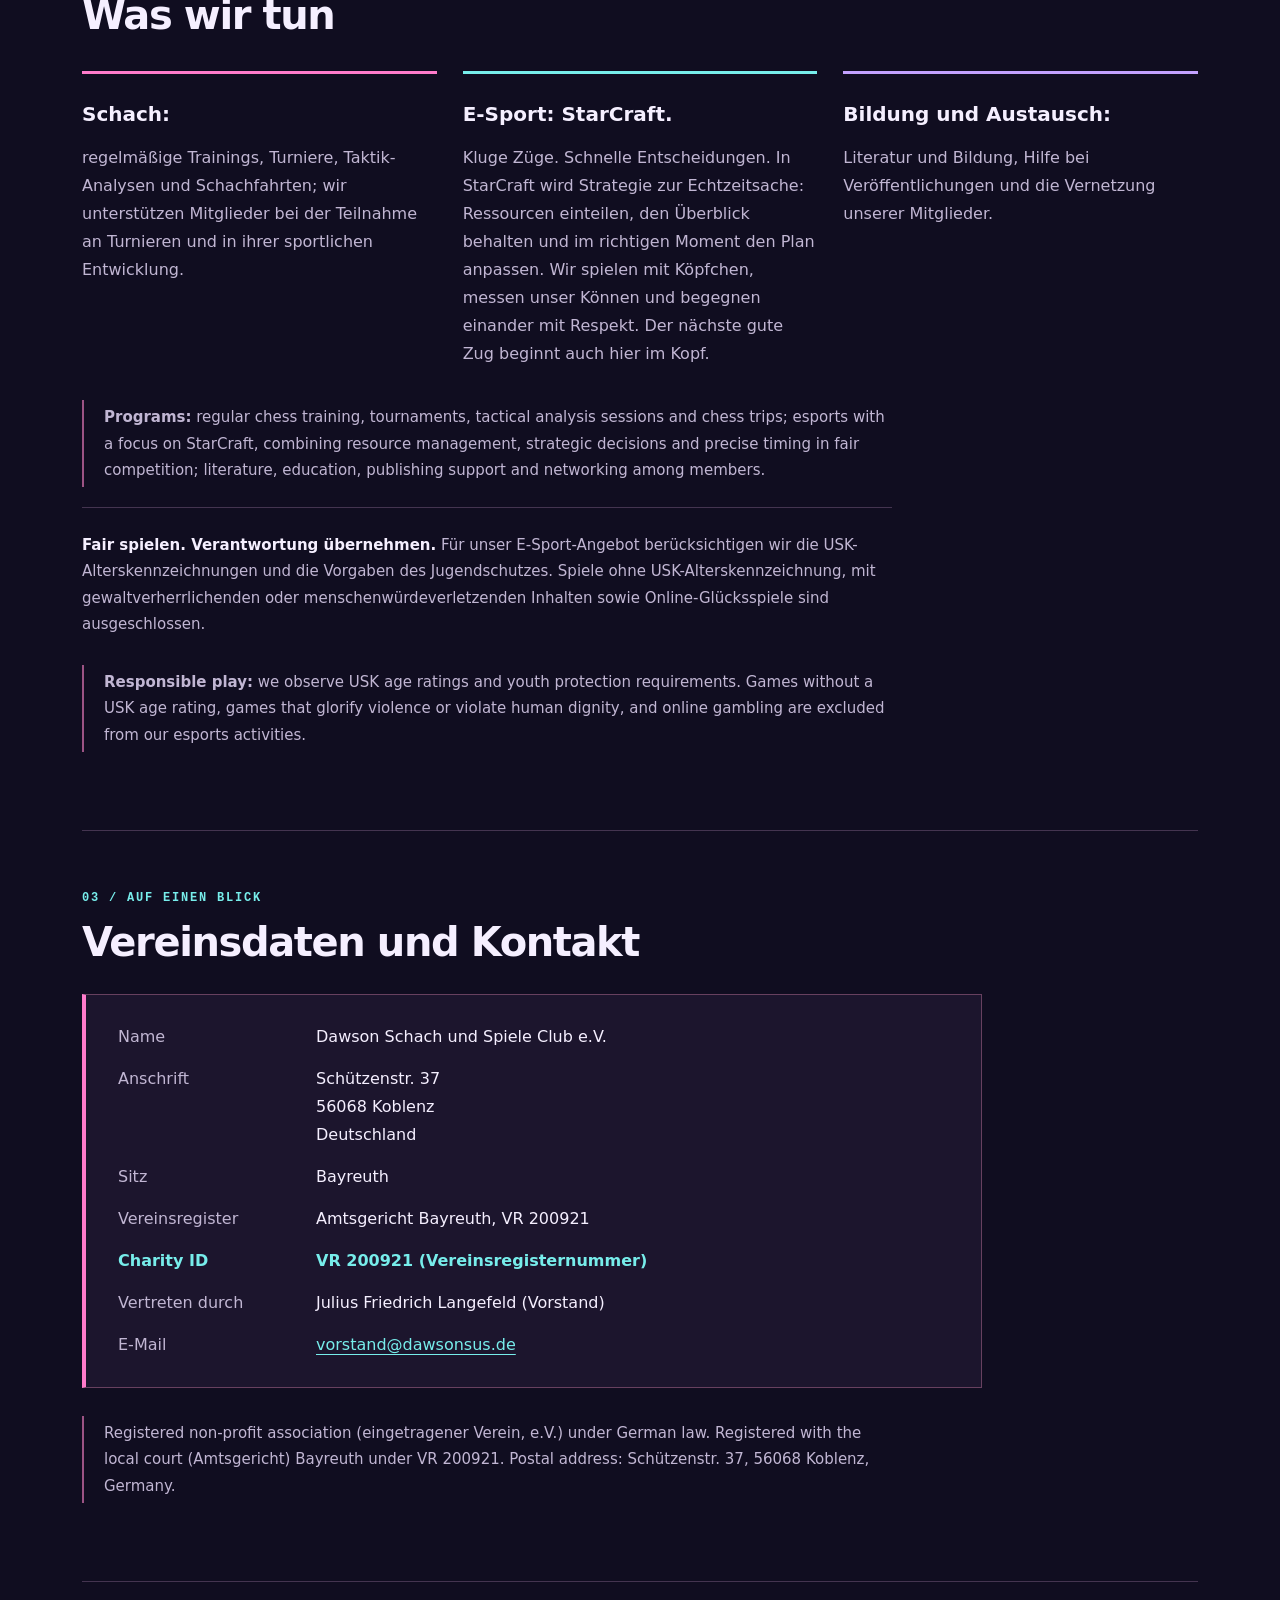
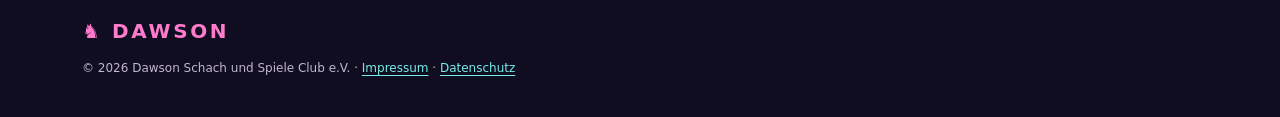
==== commit e24a6c81: "Inhalt: Charity ID mit Präfix VR anzeigen" ====
--- a/index.html
+++ b/index.html
@@ -89,7 +89,7 @@
     <dt>Anschrift</dt><dd>Schützenstr. 37<br>56068 Koblenz<br>Deutschland</dd>
     <dt>Sitz</dt><dd>Bayreuth</dd>
     <dt>Vereinsregister</dt><dd>Amtsgericht Bayreuth, VR 200921</dd>
-    <dt>Charity ID</dt><dd>200921 (Vereinsregisternummer)</dd>
+    <dt>Charity ID</dt><dd>VR 200921 (Vereinsregisternummer)</dd>
     <dt>Vertreten durch</dt><dd>Julius Friedrich Langefeld (Vorstand)</dd>
     <dt>E-Mail</dt><dd><a href="mailto:vorstand@dawsonsus.de">vorstand@dawsonsus.de</a></dd>
   </dl>
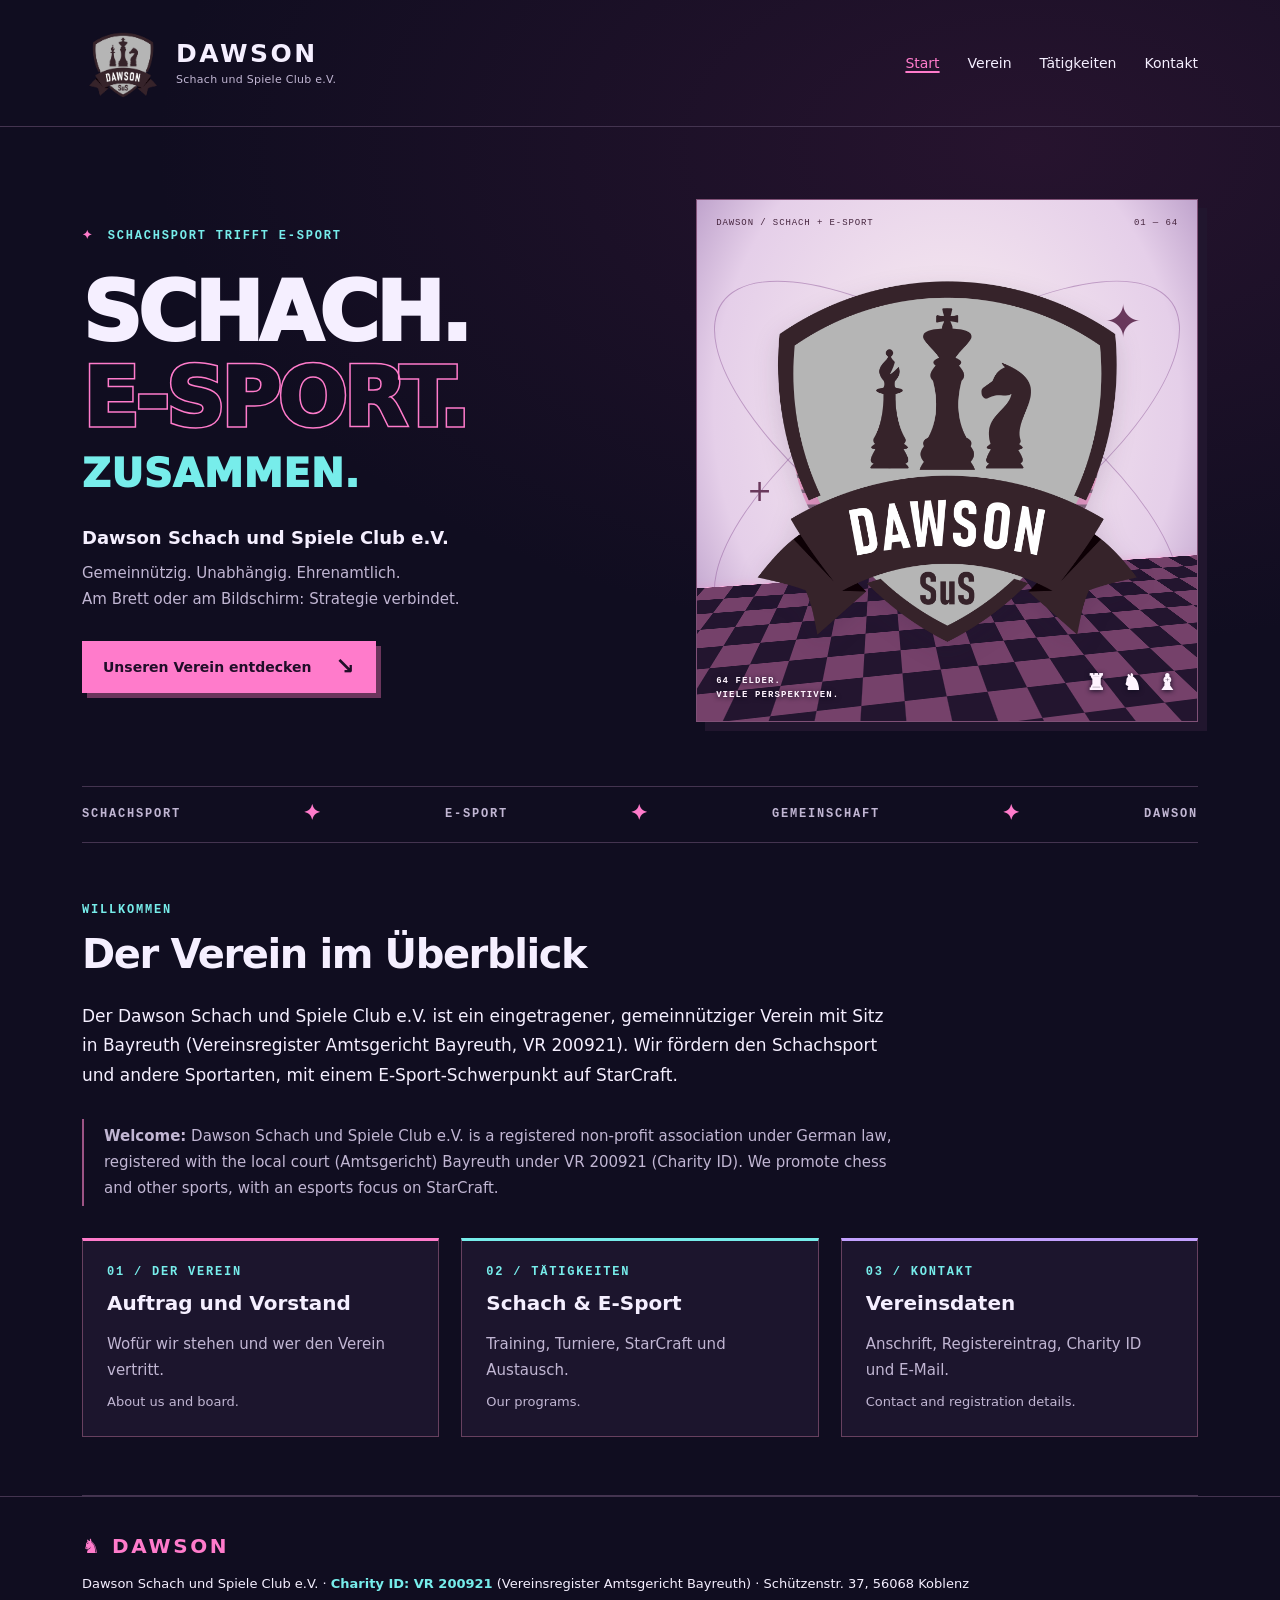
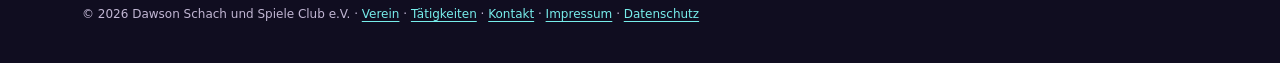
==== commit 7234747f: "Claude: Website mehrseitig (Verein, Tätigkeiten, Kontakt), Charity ID VR 200921 im Fuß jeder Seite C" ====
--- a/index.html
+++ b/index.html
@@ -4,14 +4,14 @@
 <meta charset="utf-8">
 <meta name="viewport" content="width=device-width,initial-scale=1">
 <title>Dawson Schach und Spiele Club e.V.</title>
-<meta name="description" content="Dawson Schach und Spiele Club e.V. – gemeinnütziger Verein für Schachsport und E-Sport mit Schwerpunkt StarCraft. Sitz Bayreuth.">
-<link rel="stylesheet" href="style.css?v=d413eb3e1999">
+<meta name="description" content="Dawson Schach und Spiele Club e.V. – gemeinnütziger Verein für Schachsport und E-Sport mit Schwerpunkt StarCraft. Sitz Bayreuth, Vereinsregister VR 200921.">
+<link rel="stylesheet" href="style.css?v=20261024">
 </head>
 <body>
 <a class="skip-link" href="#inhalt">Zum Inhalt</a>
 <header class="site-header"><div class="wrap masthead">
   <a class="brand" href="index.html" aria-label="Dawson – Startseite"><img class="brand-logo" src="assets/dawson-logo.png" width="82" height="80" alt=""><span>DAWSON<span class="brand-small">Schach und Spiele Club e.V.</span></span></a>
-  <nav aria-label="Hauptnavigation"><a href="#verein">Verein</a><a href="#angebot">Tätigkeiten</a><a href="#kontakt">Kontakt <span aria-hidden="true">↗</span></a></nav>
+  <nav aria-label="Hauptnavigation"><a href="index.html" aria-current="page">Start</a><a href="verein.html">Verein</a><a href="angebot.html">Tätigkeiten</a><a href="kontakt.html">Kontakt</a></nav>
 </div></header>
 
 <main id="inhalt" class="wrap">
@@ -21,7 +21,7 @@
     <h1 id="hero-title"><span>SCHACH.</span><span class="outline">E-SPORT.</span><span class="hero-together">ZUSAMMEN.</span></h1>
     <p class="hero-intro">Dawson Schach und Spiele Club e.V.</p>
     <p class="hero-detail">Gemeinnützig. Unabhängig. Ehrenamtlich.<br>Am Brett oder am Bildschirm: Strategie verbindet.</p>
-    <a class="button" href="#verein">Unseren Verein entdecken <span aria-hidden="true">↘</span></a>
+    <a class="button" href="verein.html">Unseren Verein entdecken <span aria-hidden="true">↘</span></a>
   </div>
   <div class="chess-art logo-art">
     <div class="art-caption" aria-hidden="true"><span>DAWSON / SCHACH + E-SPORT</span><span>01 — 64</span></div>
@@ -34,71 +34,26 @@
 </section>
 <div class="ribbon" aria-hidden="true"><span>SCHACHSPORT</span><b>✦</b><span>E-SPORT</span><b>✦</b><span>GEMEINSCHAFT</span><b>✦</b><span>DAWSON</span></div>
 
-<section id="verein" class="content-section mission">
-  <p class="section-label">01 / Der Verein</p>
-  <h2>Unser Auftrag</h2>
-  <p>Der Dawson Schach und Spiele Club e.V. fördert den Schachsport und andere Sportarten. Durch gezielte
-  Förderung und durch Turniere wollen wir das Verständnis für den Sport stärken und so einen Beitrag zur
-  sportlichen Bildung leisten.</p>
-  <p>Am Schachbrett denken wir voraus. In StarCraft entscheiden wir in Echtzeit.
-  Unser E-Sport-Schwerpunkt verbindet strategisches Denken mit Konzentration, präzisem Timing und
-  fairem Wettbewerb. Ob Brett oder Bildschirm: Uns verbindet die Freude daran, einen guten Plan zu
-  entwickeln, dazuzulernen und gemeinsam besser zu werden.</p>
-  <p>Der Verein ist unpolitisch, unabhängig und überparteilich. Er verfolgt ausschließlich und unmittelbar
-  gemeinnützige Zwecke; alle Funktionsträger arbeiten ehrenamtlich und unentgeltlich.</p>
-  <p class="en" lang="en"><strong>Mission:</strong> Dawson Schach und Spiele Club e.V. is a registered
-  non-profit association under German law. We promote chess and other sports through targeted support
-  and tournaments, contributing to education in sport. Our esports focus is StarCraft: strategic thinking,
-  concentration, precise timing and fair competition. At the board or on screen, we share a passion for
-  developing a good plan, learning and improving together. The association is non-political, independent
-  and run entirely by volunteers.</p>
-</section>
-
-<section id="angebot" class="content-section programs">
-  <p class="section-label">02 / Schach &amp; E-Sport</p>
-  <h2>Was wir tun</h2>
-  <ul>
-    <li><strong>Schach:</strong> regelmäßige Trainings, Turniere, Taktik-Analysen und Schachfahrten; wir
-    unterstützen Mitglieder bei der Teilnahme an Turnieren und in ihrer sportlichen Entwicklung.</li>
-    <li><strong>E-Sport: StarCraft.</strong> Kluge Züge. Schnelle Entscheidungen.
-    In StarCraft wird Strategie zur Echtzeitsache: Ressourcen einteilen, den Überblick behalten und im
-    richtigen Moment den Plan anpassen. Wir spielen mit Köpfchen, messen unser Können und begegnen
-    einander mit Respekt. Der nächste gute Zug beginnt auch hier im Kopf.</li>
-    <li><strong>Bildung und Austausch:</strong> Literatur und Bildung, Hilfe bei Veröffentlichungen und die
-    Vernetzung unserer Mitglieder.</li>
+<section class="content-section overview" aria-labelledby="ueberblick">
+  <p class="section-label">Willkommen</p>
+  <h2 id="ueberblick">Der Verein im Überblick</h2>
+  <p>Der Dawson Schach und Spiele Club e.V. ist ein eingetragener, gemeinnütziger Verein mit Sitz in Bayreuth
+  (Vereinsregister Amtsgericht Bayreuth, VR 200921). Wir fördern den Schachsport und andere Sportarten,
+  mit einem E-Sport-Schwerpunkt auf StarCraft.</p>
+  <p class="en" lang="en"><strong>Welcome:</strong> Dawson Schach und Spiele Club e.V. is a registered non-profit
+  association under German law, registered with the local court (Amtsgericht) Bayreuth under VR 200921 (Charity ID).
+  We promote chess and other sports, with an esports focus on StarCraft.</p>
+  <ul class="teasers">
+    <li><a href="verein.html"><span class="section-label">01 / Der Verein</span><strong>Auftrag und Vorstand</strong>Wofür wir stehen und wer den Verein vertritt. <span class="en-inline" lang="en">About us and board.</span></a></li>
+    <li><a href="angebot.html"><span class="section-label">02 / Tätigkeiten</span><strong>Schach &amp; E-Sport</strong>Training, Turniere, StarCraft und Austausch. <span class="en-inline" lang="en">Our programs.</span></a></li>
+    <li><a href="kontakt.html"><span class="section-label">03 / Kontakt</span><strong>Vereinsdaten</strong>Anschrift, Registereintrag, Charity ID und E-Mail. <span class="en-inline" lang="en">Contact and registration details.</span></a></li>
   </ul>
-  <p class="en" lang="en"><strong>Programs:</strong> regular chess training, tournaments, tactical analysis
-  sessions and chess trips; esports with a focus on StarCraft, combining resource management, strategic
-  decisions and precise timing in fair competition; literature, education, publishing support and networking
-  among members.</p>
-  <p class="play-principles"><strong>Fair spielen. Verantwortung übernehmen.</strong> Für unser E-Sport-Angebot
-  berücksichtigen wir die USK-Alterskennzeichnungen und die Vorgaben des Jugendschutzes.
-  Spiele ohne USK-Alterskennzeichnung, mit gewaltverherrlichenden oder menschenwürdeverletzenden Inhalten
-  sowie Online-Glücksspiele sind ausgeschlossen.</p>
-  <p class="en" lang="en"><strong>Responsible play:</strong> we observe USK age ratings and youth protection
-  requirements. Games without a USK age rating, games that glorify violence or violate human dignity,
-  and online gambling are excluded from our esports activities.</p>
-</section>
-
-<section id="kontakt" class="content-section contact">
-  <p class="section-label">03 / Auf einen Blick</p>
-  <h2>Vereinsdaten und Kontakt</h2>
-  <div class="card">
-  <dl>
-    <dt>Name</dt><dd>Dawson Schach und Spiele Club e.V.</dd>
-    <dt>Anschrift</dt><dd>Schützenstr. 37<br>56068 Koblenz<br>Deutschland</dd>
-    <dt>Sitz</dt><dd>Bayreuth</dd>
-    <dt>Vereinsregister</dt><dd>Amtsgericht Bayreuth, VR 200921</dd>
-    <dt>Charity ID</dt><dd>VR 200921 (Vereinsregisternummer)</dd>
-    <dt>Vertreten durch</dt><dd>Julius Friedrich Langefeld (Vorstand)</dd>
-    <dt>E-Mail</dt><dd><a href="mailto:vorstand@dawsonsus.de">vorstand@dawsonsus.de</a></dd>
-  </dl>
-  </div>
-  <p class="en" lang="en">Registered non-profit association (eingetragener Verein, e.V.) under German law.
-  Registered with the local court (Amtsgericht) Bayreuth under VR 200921. Postal address: Schützenstr. 37, 56068 Koblenz, Germany.</p>
 </section>
 </main>
 
-<footer><div class="wrap"><span class="footer-brand">♞ DAWSON</span><p>© 2026 Dawson Schach und Spiele Club e.V. · <a href="impressum.html">Impressum</a> · <a href="datenschutz.html">Datenschutz</a></p></div></footer>
+<footer><div class="wrap"><span class="footer-brand">♞ DAWSON</span>
+<p class="footer-id">Dawson Schach und Spiele Club e.V. · <strong>Charity ID: VR 200921</strong> (Vereinsregister Amtsgericht Bayreuth) · Schützenstr. 37, 56068 Koblenz</p>
+<p>© 2026 Dawson Schach und Spiele Club e.V. · <a href="verein.html">Verein</a> · <a href="angebot.html">Tätigkeiten</a> · <a href="kontakt.html">Kontakt</a> · <a href="impressum.html">Impressum</a> · <a href="datenschutz.html">Datenschutz</a></p>
+</div></footer>
 </body>
 </html>
--- a/style.css
+++ b/style.css
@@ -72,8 +72,6 @@
 footer { padding-block: 32px 38px; color: var(--muted); font-size: 12px; }
 .footer-brand { display: block; color: var(--pink); font-size: 20px; font-weight: 850; letter-spacing: .13em; margin-bottom: 9px; }
 footer p { margin: 0; }
-.legal-page header { padding-block: 36px 26px; border-bottom: 1px solid var(--line); }
-.legal-page header h1 { font-size: clamp(30px, 6vw, 54px); margin: 0 0 20px; overflow-wrap: anywhere; }
 .legal-page main { padding-top: 32px; padding-bottom: 30px; }
 .legal-page main h2 { color: var(--pink); font-size: 23px; margin-top: 32px; }
 .legal-page main p { max-width: 850px; overflow-wrap: anywhere; }
@@ -143,7 +141,6 @@
 .logo-art .art-star { color: #69385c; }
 .hero-logo { display: block; max-width: 100%; transform: none; position: absolute; z-index: 2; top: 5%; left: 0; width: 100%; height: 86%; object-fit: contain; filter: drop-shadow(0 8px 12px #27143828); }
 .logo-art .art-bottom { color: #fff4ff; }
-.legal-page header .brand { width: fit-content; margin-bottom: 28px; }
 @media (max-width: 760px) { .brand-logo { width: 70px; } }
 @media (max-width: 580px) {
   .brand-logo { width: 66px; }
@@ -153,3 +150,23 @@
 
 .play-principles { border-top: 1px solid var(--line); padding-top: 24px; color: var(--muted); font-size: 15px; }
 .play-principles strong { color: var(--fg); }
+
+/* Mehrseitiger Aufbau (2026-10-24): Seitenkopf, aktive Navigation, Startseiten-Kacheln, Charity ID im Fuß. */
+nav a[aria-current="page"] { color: var(--pink); text-decoration: underline; text-decoration-thickness: 2px; }
+.page-head { padding-block: 48px 8px; border-bottom: 1px solid var(--line); }
+.page-head h1 { font-size: clamp(36px, 6vw, 62px); margin: 0 0 12px; overflow-wrap: anywhere; }
+.page-head .en { margin-top: 8px; }
+.teasers { list-style: none; padding: 0; margin: 32px 0 0; display: grid; grid-template-columns: repeat(3, minmax(0, 1fr)); gap: 22px; }
+.teasers a { display: block; height: 100%; background: var(--card); border: 1px solid #67405f; border-top: 3px solid var(--pink); padding: 22px 24px; color: var(--muted); text-decoration: none; font-size: 15px; }
+.teasers li:nth-child(2) a { border-top-color: var(--cyan); }
+.teasers li:nth-child(3) a { border-top-color: #c3a1ff; }
+.teasers a:hover { border-color: var(--cyan); }
+.teasers strong { display: block; color: var(--fg); font-size: 20px; margin: 4px 0 10px; }
+.teasers .section-label { display: block; margin: 0; }
+.en-inline { display: block; margin-top: 8px; font-size: 13px; }
+dl.plain dt, dl.plain dd { color: inherit; font-weight: inherit; }
+dl.plain dt { color: var(--muted); }
+footer { border-top: 1px solid var(--line); }
+.footer-id { margin-bottom: 8px; color: var(--fg); font-size: 13px; }
+.footer-id strong { color: var(--cyan); }
+@media (max-width: 760px) { .teasers { grid-template-columns: 1fr; } .page-head { padding-top: 32px; } }
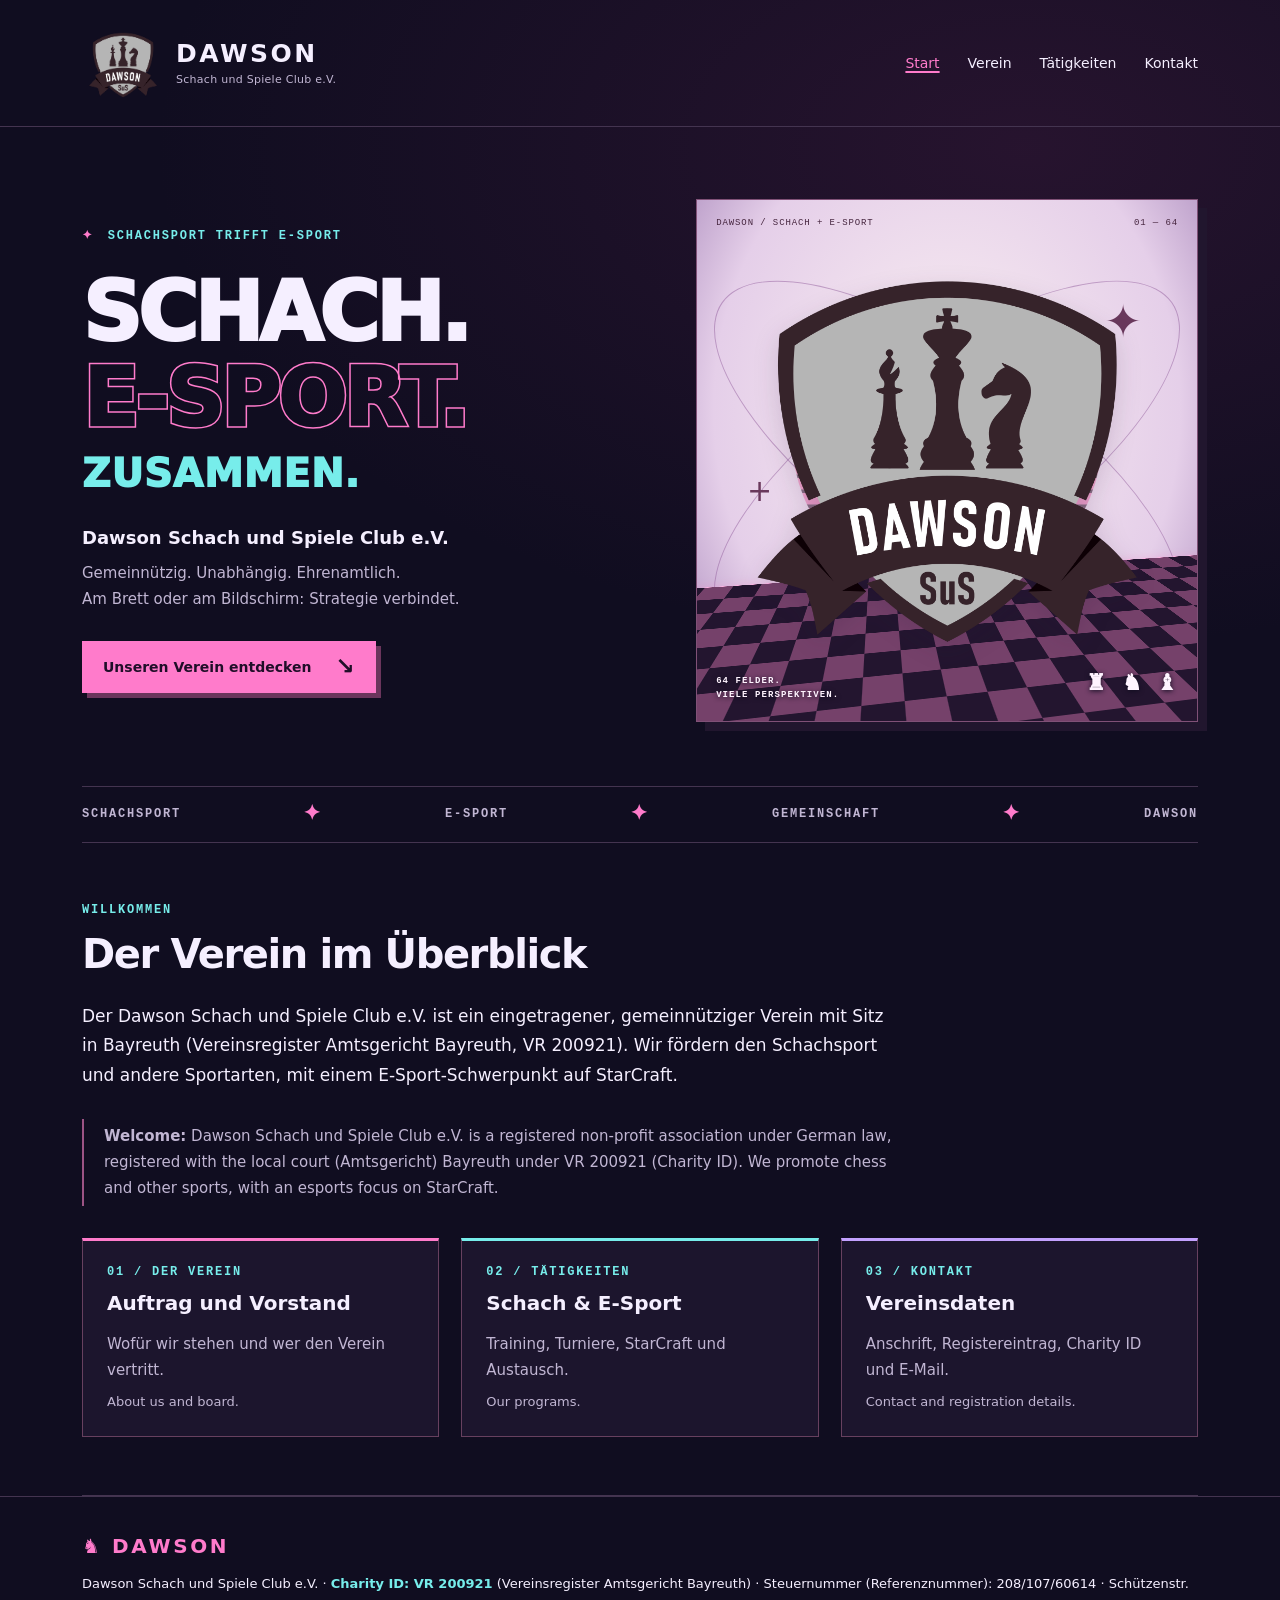
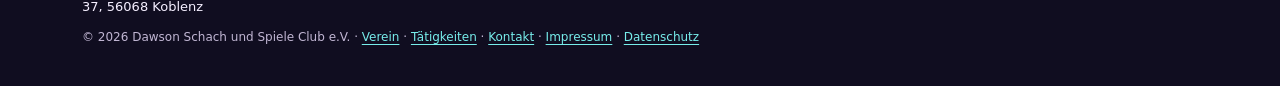
==== commit 1a936847: "Claude: Steuernummer 208/107/60614 als Referenznummer in Impressum, Kontakt und Fuß jeder Seite Co-A" ====
--- a/index.html
+++ b/index.html
@@ -52,7 +52,7 @@
 </main>
 
 <footer><div class="wrap"><span class="footer-brand">♞ DAWSON</span>
-<p class="footer-id">Dawson Schach und Spiele Club e.V. · <strong>Charity ID: VR 200921</strong> (Vereinsregister Amtsgericht Bayreuth) · Schützenstr. 37, 56068 Koblenz</p>
+<p class="footer-id">Dawson Schach und Spiele Club e.V. · <strong>Charity ID: VR 200921</strong> (Vereinsregister Amtsgericht Bayreuth) · Steuernummer (Referenznummer): 208/107/60614 · Schützenstr. 37, 56068 Koblenz</p>
 <p>© 2026 Dawson Schach und Spiele Club e.V. · <a href="verein.html">Verein</a> · <a href="angebot.html">Tätigkeiten</a> · <a href="kontakt.html">Kontakt</a> · <a href="impressum.html">Impressum</a> · <a href="datenschutz.html">Datenschutz</a></p>
 </div></footer>
 </body>
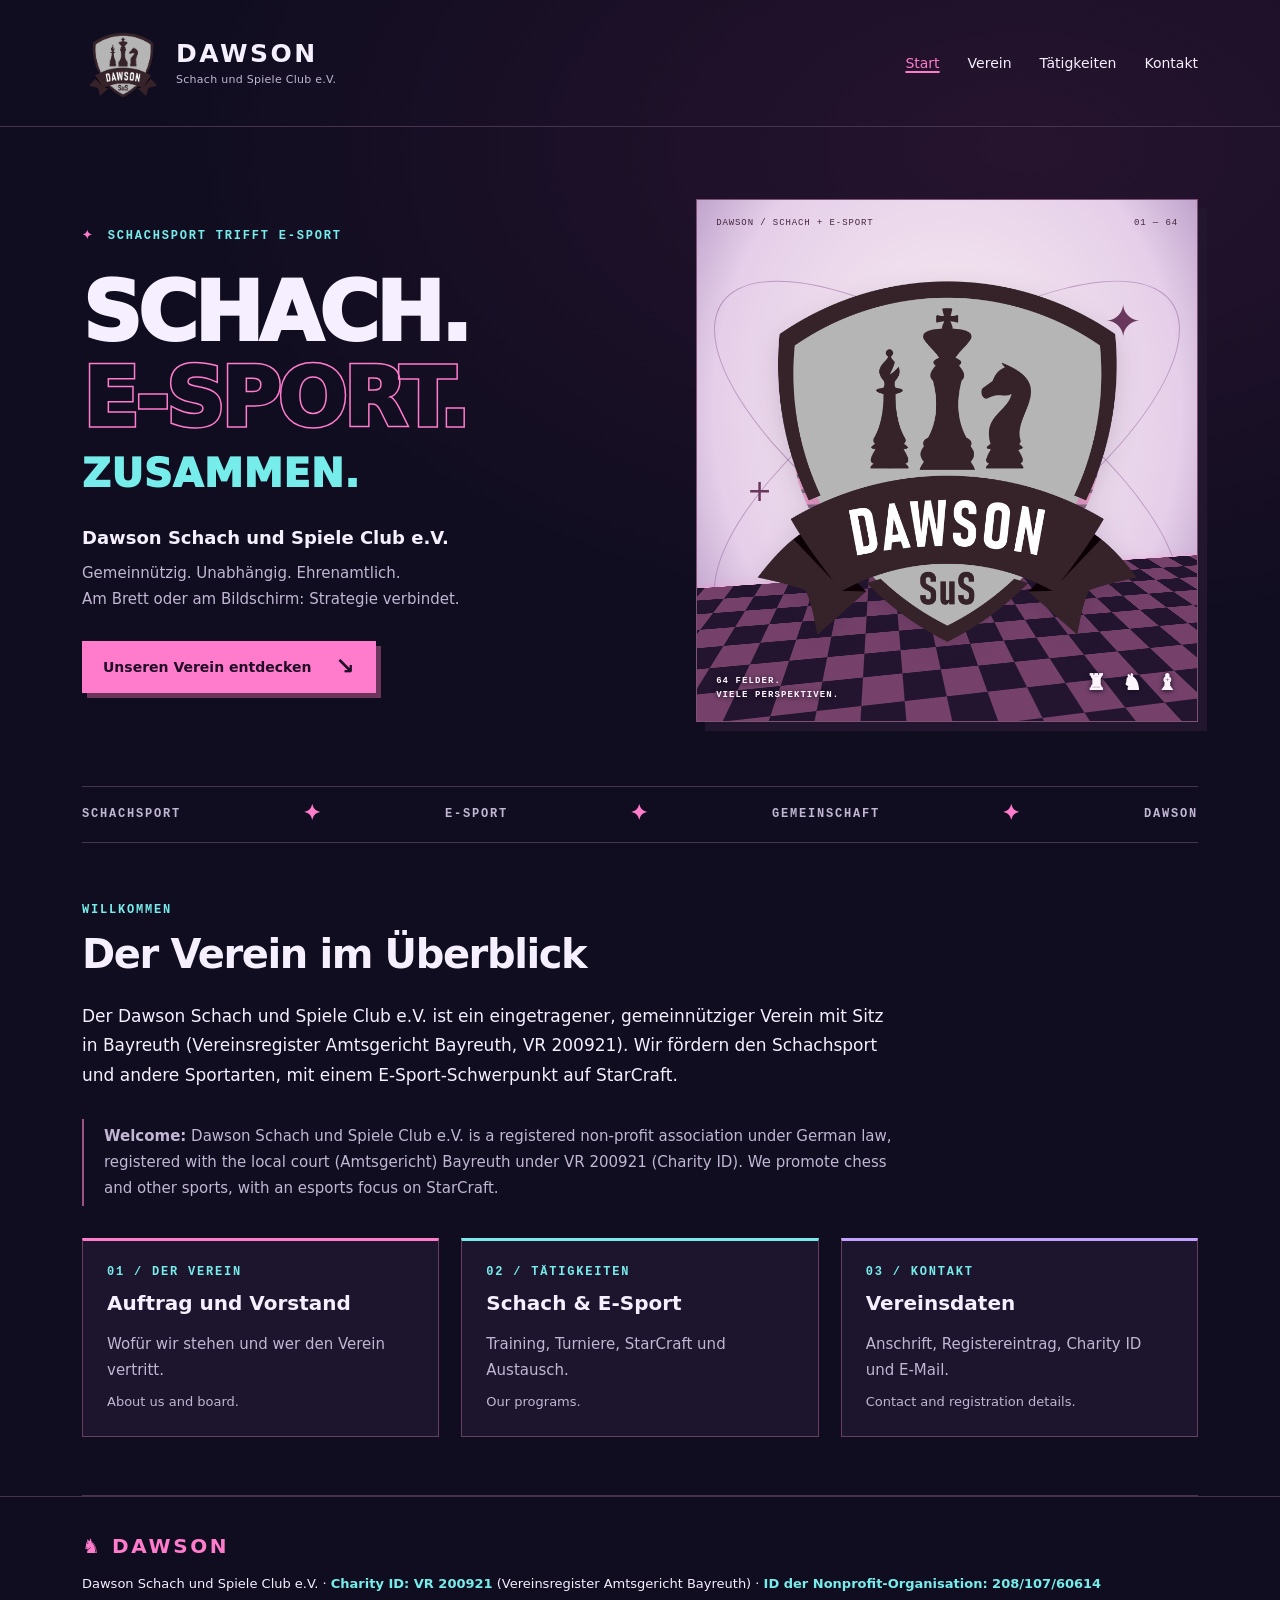
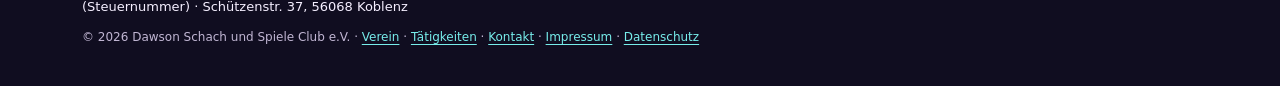
==== commit 01900fec: "Claude: Steuernummer als ID der Nonprofit-Organisation (Google for Nonprofits) kennzeichnen Co-Autho" ====
--- a/index.html
+++ b/index.html
@@ -52,7 +52,7 @@
 </main>
 
 <footer><div class="wrap"><span class="footer-brand">♞ DAWSON</span>
-<p class="footer-id">Dawson Schach und Spiele Club e.V. · <strong>Charity ID: VR 200921</strong> (Vereinsregister Amtsgericht Bayreuth) · Steuernummer (Referenznummer): 208/107/60614 · Schützenstr. 37, 56068 Koblenz</p>
+<p class="footer-id">Dawson Schach und Spiele Club e.V. · <strong>Charity ID: VR 200921</strong> (Vereinsregister Amtsgericht Bayreuth) · <strong>ID der Nonprofit-Organisation: 208/107/60614</strong> (Steuernummer) · Schützenstr. 37, 56068 Koblenz</p>
 <p>© 2026 Dawson Schach und Spiele Club e.V. · <a href="verein.html">Verein</a> · <a href="angebot.html">Tätigkeiten</a> · <a href="kontakt.html">Kontakt</a> · <a href="impressum.html">Impressum</a> · <a href="datenschutz.html">Datenschutz</a></p>
 </div></footer>
 </body>
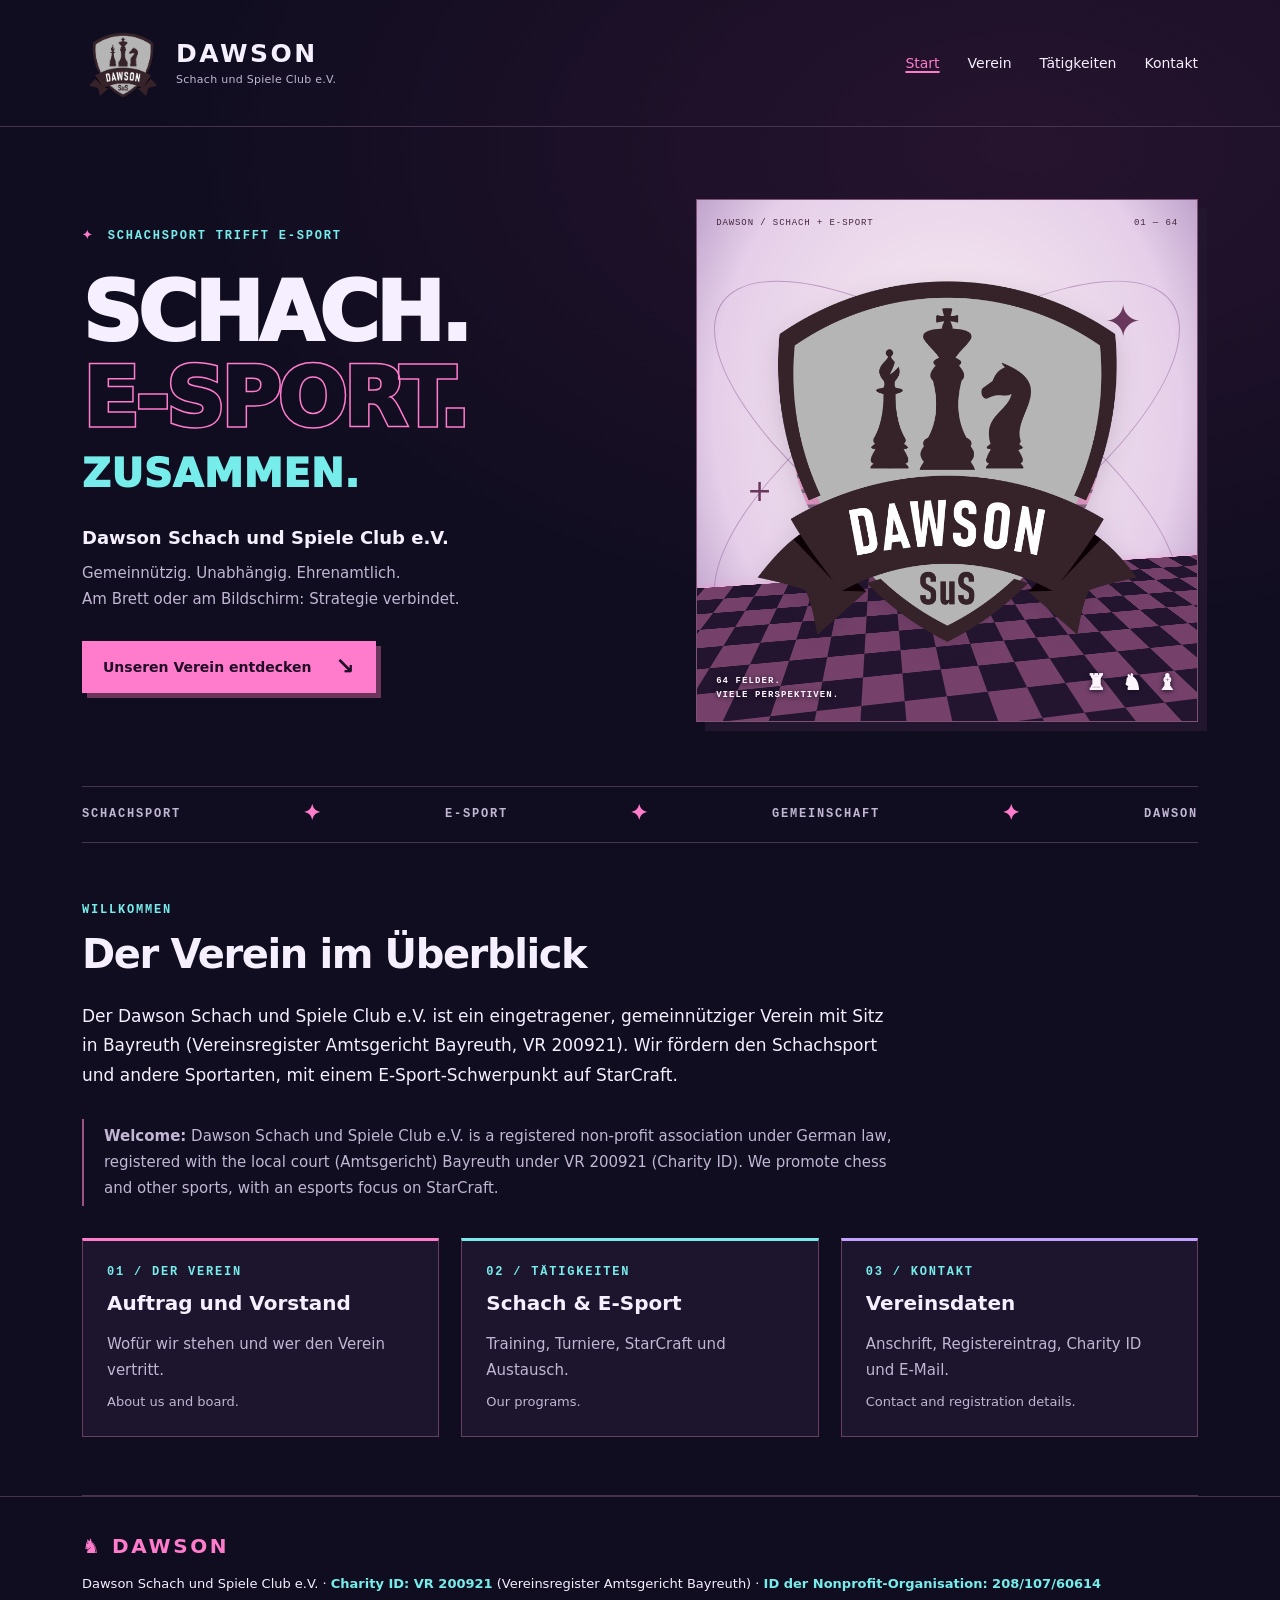
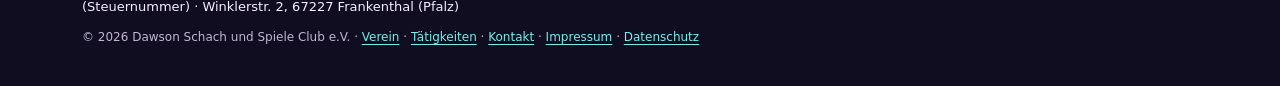
==== commit 9464f44f: "Claude: Vereinsanschrift auf Winklerstr. 2, 67227 Frankenthal (Pfalz) geändert Co-Authored-By: Claud" ====
--- a/index.html
+++ b/index.html
@@ -52,7 +52,7 @@
 </main>
 
 <footer><div class="wrap"><span class="footer-brand">♞ DAWSON</span>
-<p class="footer-id">Dawson Schach und Spiele Club e.V. · <strong>Charity ID: VR 200921</strong> (Vereinsregister Amtsgericht Bayreuth) · <strong>ID der Nonprofit-Organisation: 208/107/60614</strong> (Steuernummer) · Schützenstr. 37, 56068 Koblenz</p>
+<p class="footer-id">Dawson Schach und Spiele Club e.V. · <strong>Charity ID: VR 200921</strong> (Vereinsregister Amtsgericht Bayreuth) · <strong>ID der Nonprofit-Organisation: 208/107/60614</strong> (Steuernummer) · Winklerstr. 2, 67227 Frankenthal (Pfalz)</p>
 <p>© 2026 Dawson Schach und Spiele Club e.V. · <a href="verein.html">Verein</a> · <a href="angebot.html">Tätigkeiten</a> · <a href="kontakt.html">Kontakt</a> · <a href="impressum.html">Impressum</a> · <a href="datenschutz.html">Datenschutz</a></p>
 </div></footer>
 </body>
